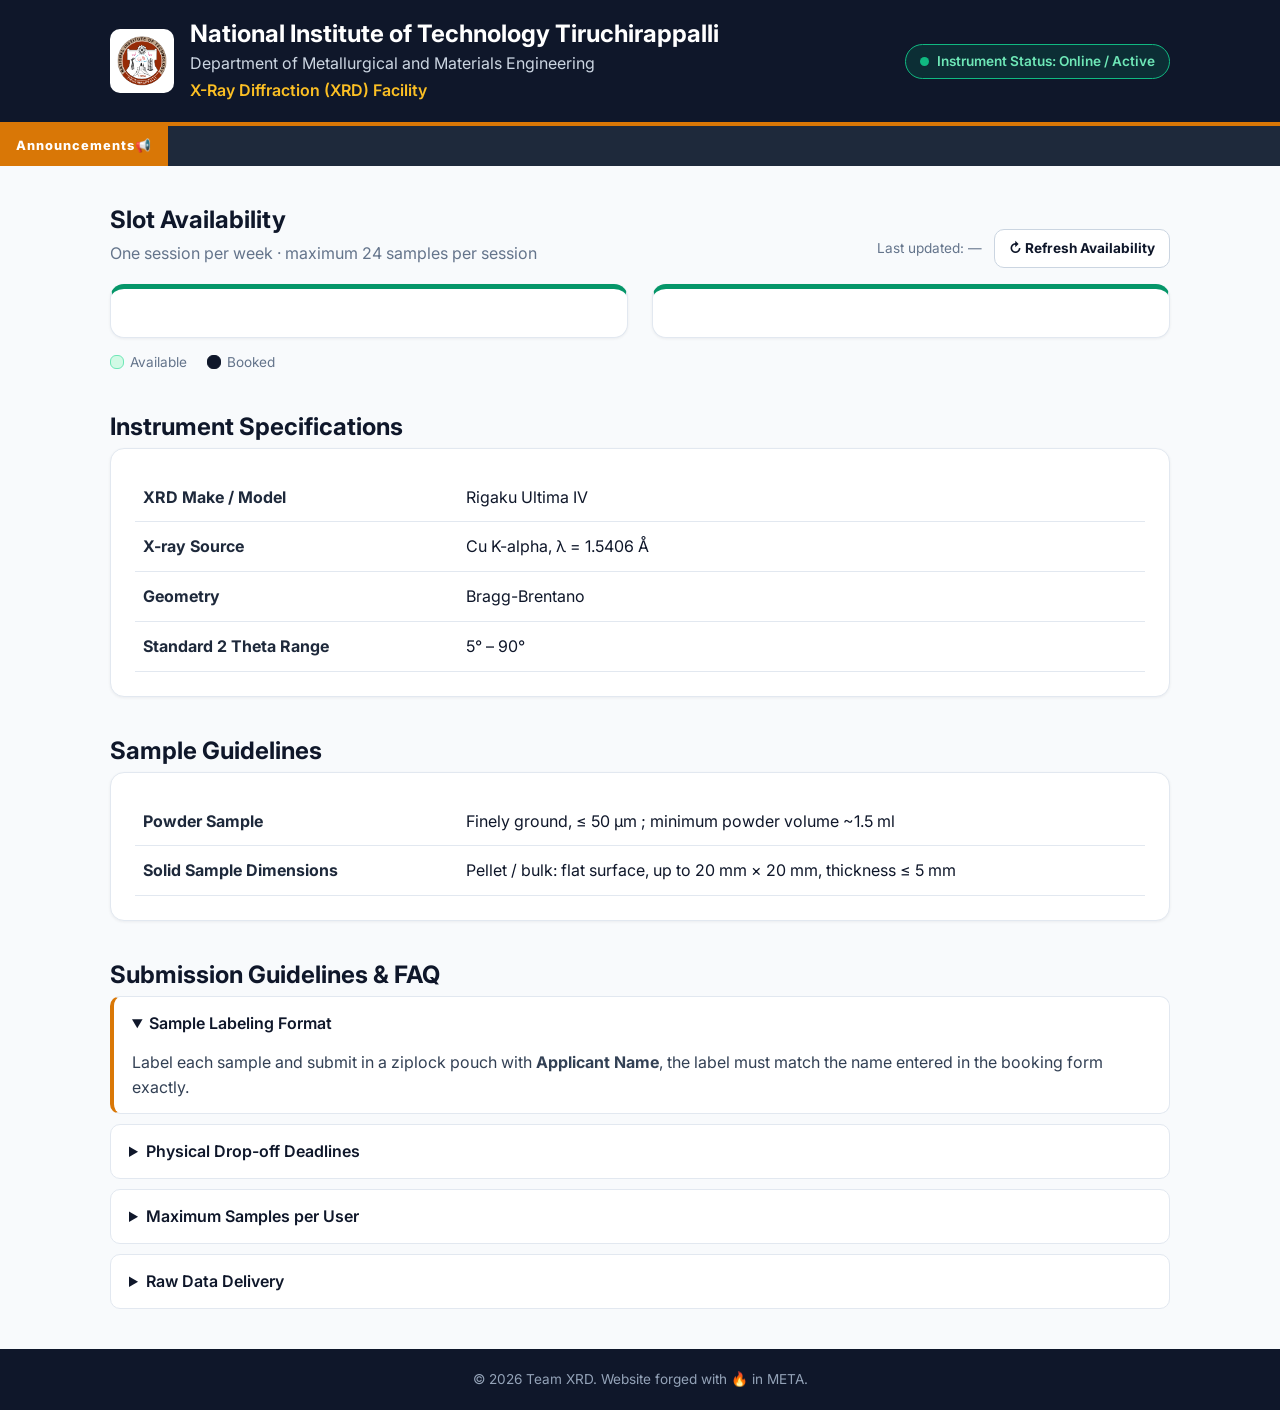
==== index.html @ 2d70544b "Fix HTML entity encoding in index.html" ====
<!DOCTYPE html>
<html lang="en">
<head>
  <meta charset="UTF-8">
  <meta name="viewport" content="width=device-width, initial-scale=1">
  <title>XRD Facility — Slot Booking</title>
  <meta name="description" content="Book X-ray Diffraction (XRD) analysis slots at the central research facility.">
  <link rel="preconnect" href="https://fonts.googleapis.com">
  <link rel="preconnect" href="https://fonts.gstatic.com" crossorigin>
  <link href="https://fonts.googleapis.com/css2?family=Inter:wght@400;500;600;700;800&display=swap" rel="stylesheet">
  <link rel="stylesheet" href="styles.css">
</head>
<body>
  <!-- HEADER: text below is overwritten by CONFIG in script.js (edit CONFIG, not here) -->
  <header class="site-header">
    <div class="container header-inner">
      <div class="brand">
        <img id="logo" class="logo" alt="Institute logo" hidden>
        <div>
          <h1 id="instituteName">Institute Name</h1>
          <p id="departmentName" class="dept">Department Name</p>
          <p id="facilityName" class="facility">XRD Facility</p>
        </div>
      </div>
      <span class="status-pill"><span class="dot"></span>Instrument Status: Online / Active</span>
    </div>
  </header>

  <div class="ticker" role="region" aria-label="Announcements">
    <span class="ticker-label">Announcements📢</span>
    <div class="ticker-viewport">
      <div class="ticker-track">
        <span id="tickerText"></span>
        <span id="tickerText2" aria-hidden="true"></span>
      </div>
    </div>
  </div>

  <main class="container">
    <section aria-labelledby="availHeading">
      <div class="section-head">
        <div>
          <h2 id="availHeading">Slot Availability</h2>
          <p class="muted">One session per week · maximum 24 samples per session</p>
        </div>
        <div class="refresh">
          <span id="lastUpdated" class="muted">Last updated: —</span>
          <button id="refreshBtn" class="btn secondary" type="button">↻ Refresh Availability</button>
        </div>
      </div>
      <p id="demoNote" class="demo-note" hidden>Server unreachable</p>
      <div class="cards">
        <article id="card1" class="card session"></article>
        <article id="card2" class="card session"></article>
      </div>
      <div class="legend">
        <span><i class="cell"></i> Available</span>
        <span><i class="cell booked"></i> Booked</span>
      </div>
    </section>

    <section aria-labelledby="specHeading">
      <h2 id="specHeading">Instrument Specifications</h2>
      <div class="card specs">
        <table>
          <tbody>
            <tr><th scope="row">XRD Make / Model</th><td>Rigaku Ultima IV</td></tr>
            <tr><th scope="row">X-ray Source</th><td>Cu K-alpha, λ = 1.5406 Å</td></tr>
            <tr><th scope="row">Geometry</th><td>Bragg-Brentano</td></tr>
            <tr><th scope="row">Standard 2 Theta Range</th><td>5° – 90°</td></tr>
          </tbody>
        </table>
      </div>
    </section>

    <section aria-labelledby="specHeading">
      <h2 id="specHeading">Sample Guidelines</h2>
      <div class="card specs">
        <table>
          <tbody>
            <tr><th scope="row">Powder Sample</th><td>Finely ground, ≤ 50 µm ; minimum powder volume ~1.5 ml</td></tr>
            <tr><th scope="row">Solid Sample Dimensions</th><td>Pellet / bulk: flat surface, up to 20 mm × 20 mm, thickness ≤ 5 mm</td></tr>
          </tbody>
        </table>
      </div>
    </section>

    <section aria-labelledby="faqHeading">
      <h2 id="faqHeading">Submission Guidelines &amp; FAQ</h2>
      <div class="faq">
        <details open>
          <summary>Sample Labeling Format</summary>
          <p>Label each sample and submit in a ziplock pouch with <strong>Applicant Name</strong>, the label must match the name entered in the booking form exactly.</p>
        </details>
        <details>
          <summary>Physical Drop-off Deadlines</summary>
          <p>Samples must be physically submitted at the facility before the deadline mentioned in the e-mail. Late samples roll over to the next available session.</p>
        </details>
        <details>
          <summary>Maximum Samples per User</summary>
          <p>Each user may book a limited number of samples per session so that all 24 slots are shared fairly.</p>
        </details>
        <details>
          <summary>Raw Data Delivery</summary>
          <p>Raw data files (.raw / .txt) are emailed to the address provided in the booking form, normally within 1–2 working days after the session. Please keep a copy of your booking confirmation.</p>
        </details>
      </div>
    </section>
  </main>

  <footer class="site-footer">
    <div class="container">&copy; <span id="year"></span> Team XRD. Website forged with 🔥 in META.</div>
  </footer>

  <!-- PRE-BOOKING MODAL -->
  <div id="modal" class="modal" hidden>
    <div class="modal-box" role="dialog" aria-modal="true" aria-labelledby="modalTitle">
      <h3 id="modalTitle">Before you book</h3>
      <p class="muted">Please confirm all three items to continue to the booking form.</p>
      <label class="check"><input type="checkbox" class="confirm-check"> <span>My sample meets the dimension / powder fineness requirements (≤ 50 µm powder; flat solids within size limits).</span></label>
      <label class="check"><input type="checkbox" class="confirm-check"> <span>My sample is safe: non-corrosive, non-toxic, non-radioactive and non-volatile.</span></label>
      <label class="check"><input type="checkbox" class="confirm-check"> <span>I agree to physically drop off my sample before the stated deadline once my booking got confirmed.</span></label>
      <div class="modal-actions">
        <button id="cancelBtn" class="btn secondary" type="button">Cancel</button>
        <button id="proceedBtn" class="btn" type="button" disabled>Proceed to Booking Form</button>
      </div>
    </div>
  </div>

  <script>document.getElementById("year").textContent = new Date().getFullYear();</script>
  <script src="script.js"></script>
</body>
</html>
---- styles.css ----
:root {
  --navy: #0f172a; --navy2: #1e293b; --gold: #d97706; --bg: #f8fafc; --line: #e2e8f0; --muted: #64748b;
  --ok: #059669; --fast: #d97706; --full: #dc2626;
}
* { box-sizing: border-box; }
body { margin: 0; font-family: "Inter", system-ui, sans-serif; background: var(--bg); color: var(--navy); line-height: 1.55; }
body.noscroll { overflow: hidden; }
.container { max-width: 1100px; margin: 0 auto; padding: 0 20px; }
h1, h2, h3 { margin: 0; line-height: 1.2; }
h2 { font-size: 1.5rem; margin-bottom: 6px; }
section { margin: 40px 0; }
.muted { color: var(--muted); margin: 2px 0; }
.small { font-size: .85rem; }
code { background: #eef2f7; padding: 1px 6px; border-radius: 4px; font-size: .9em; }

.site-header { background: var(--navy); color: #fff; border-bottom: 4px solid var(--gold); }
.header-inner { display: flex; flex-wrap: wrap; gap: 16px; align-items: center; justify-content: space-between; padding: 20px; }
.brand { display: flex; gap: 16px; align-items: center; }
.logo { width: 64px; height: 64px; object-fit: contain; background: #fff; border-radius: 10px; padding: 4px; }
.logo-fallback { width: 64px; height: 64px; border-radius: 10px; background: var(--gold); display: grid; place-items: center; font-weight: 800; }
.site-header h1 { font-size: 1.5rem; }
.dept { margin: 2px 0 0; color: #cbd5e1; }
.facility { margin: 2px 0 0; color: #fbbf24; font-weight: 600; }
.status-pill { display: inline-flex; align-items: center; gap: 8px; background: rgba(5,150,105,.18); border: 1px solid #10b981; color: #6ee7b7; padding: 6px 14px; border-radius: 999px; font-size: .85rem; font-weight: 600; }
.dot { width: 9px; height: 9px; border-radius: 50%; background: #10b981; animation: pulse 2s infinite; }
@keyframes pulse { 50% { opacity: .35; } }

.ticker { display: flex; background: var(--navy2); color: #fff; overflow: hidden; }
.ticker-label { background: var(--gold); padding: 10px 16px; font-weight: 800; font-size: .8rem; letter-spacing: .08em; z-index: 1; }
.ticker-viewport { overflow: hidden; flex: 1; display: flex; align-items: center; }
.ticker-track { display: flex; white-space: nowrap; width: max-content; animation: scroll 30s linear infinite; }
.ticker-track span { padding: 0 80px; }
.ticker:hover .ticker-track { animation-play-state: paused; }
@keyframes scroll { to { transform: translateX(-50%); } }
@media (prefers-reduced-motion: reduce) { .ticker-track { animation: none; } .dot { animation: none; } }

.section-head { display: flex; flex-wrap: wrap; justify-content: space-between; gap: 12px; align-items: end; margin-bottom: 16px; }
.refresh { display: flex; gap: 12px; align-items: center; flex-wrap: wrap; font-size: .85rem; }
.demo-note { background: #fef3c7; border: 1px solid #fcd34d; padding: 8px 14px; border-radius: 8px; font-size: .9rem; }

.cards { display: grid; grid-template-columns: repeat(auto-fit, minmax(300px, 1fr)); gap: 24px; }
.card { background: #fff; border: 1px solid var(--line); border-radius: 14px; padding: 24px; box-shadow: 0 1px 3px rgba(15,23,42,.06); }
.session { border-top: 5px solid var(--ok); }
.session.fast { border-top-color: var(--fast); }
.session.full { border-top-color: var(--full); }
.card-top { display: flex; justify-content: space-between; gap: 10px; align-items: start; }
.eyebrow { margin: 0 0 4px; font-size: .75rem; text-transform: uppercase; letter-spacing: .06em; color: var(--gold); font-weight: 700; }
.badge { padding: 4px 12px; border-radius: 999px; font-size: .8rem; font-weight: 700; color: #fff; white-space: nowrap; }
.badge.ok { background: var(--ok); } .badge.fast { background: var(--fast); } .badge.full { background: var(--full); }
.date { font-weight: 600; margin: 12px 0; }
.metrics { display: grid; grid-template-columns: repeat(3, 1fr); gap: 8px; margin: 0 0 16px; }
.metrics div { background: var(--bg); border-radius: 10px; padding: 10px; text-align: center; }
.metrics dt { font-size: .7rem; color: var(--muted); text-transform: uppercase; }
.metrics dd { margin: 2px 0 0; font-size: 1.6rem; font-weight: 800; }
.progress { height: 12px; background: var(--line); border-radius: 999px; overflow: hidden; }
.bar { height: 100%; transition: width .6s; }
.bar.ok { background: var(--ok); } .bar.fast { background: var(--fast); } .bar.full { background: var(--full); }
.pct { font-size: .8rem; color: var(--muted); margin: 4px 0 12px; text-align: right; }
.grid { display: grid; grid-template-columns: repeat(12, 1fr); gap: 6px; margin-bottom: 20px; }
.cell { aspect-ratio: 1; border-radius: 6px; background: #d1fae5; border: 1px solid #6ee7b7; display: block; }
.cell.booked { background: var(--navy); border-color: var(--navy); }
.legend { display: flex; gap: 20px; margin-top: 14px; font-size: .85rem; color: var(--muted); }
.legend span { display: flex; align-items: center; gap: 6px; }
.legend .cell { width: 14px; display: inline-block; aspect-ratio: 1; }

.btn { font: inherit; font-weight: 700; border: 0; border-radius: 10px; padding: 12px 20px; cursor: pointer; background: var(--gold); color: #fff; transition: background .2s; }
.btn:hover:not(:disabled) { background: #b45309; }
.btn:disabled { background: #cbd5e1; color: #64748b; cursor: not-allowed; }
.btn.secondary { background: #fff; color: var(--navy); border: 1px solid #cbd5e1; padding: 8px 14px; }
.btn.secondary:hover:not(:disabled) { background: var(--line); }
.book { width: 100%; }
.btn:focus-visible, summary:focus-visible, input:focus-visible { outline: 3px solid #fbbf24; outline-offset: 2px; }

.specs table { width: 100%; border-collapse: collapse; }
.specs th, .specs td { text-align: left; padding: 12px 8px; border-bottom: 1px solid var(--line); vertical-align: top; }
.specs th { width: 32%; color: var(--navy2); }
@media (max-width: 560px) { .specs th, .specs td { display: block; width: 100%; padding: 4px 0; } .specs th { padding-top: 12px; } }

.faq details { background: #fff; border: 1px solid var(--line); border-radius: 10px; margin-bottom: 10px; padding: 0 18px; }
.faq summary { cursor: pointer; font-weight: 600; padding: 14px 0; }
.faq details[open] { border-left: 4px solid var(--gold); }
.faq p { margin: 0 0 14px; color: #334155; }

.site-footer { background: var(--navy); color: #94a3b8; padding: 20px 0; text-align: center; font-size: .85rem; margin-top: 40px; }

.modal { position: fixed; inset: 0; background: rgba(15,23,42,.65); display: grid; place-items: center; padding: 16px; z-index: 50; }
.modal[hidden] { display: none; }
.modal-box { background: #fff; border-radius: 14px; padding: 28px; max-width: 520px; width: 100%; max-height: 90vh; overflow: auto; }
.check { display: flex; gap: 12px; align-items: flex-start; padding: 12px; border: 1px solid var(--line); border-radius: 10px; margin-top: 12px; cursor: pointer; }
.check input { margin-top: 4px; width: 18px; height: 18px; accent-color: var(--gold); flex: none; }
.modal-actions { display: flex; justify-content: flex-end; gap: 10px; margin-top: 22px; flex-wrap: wrap; }
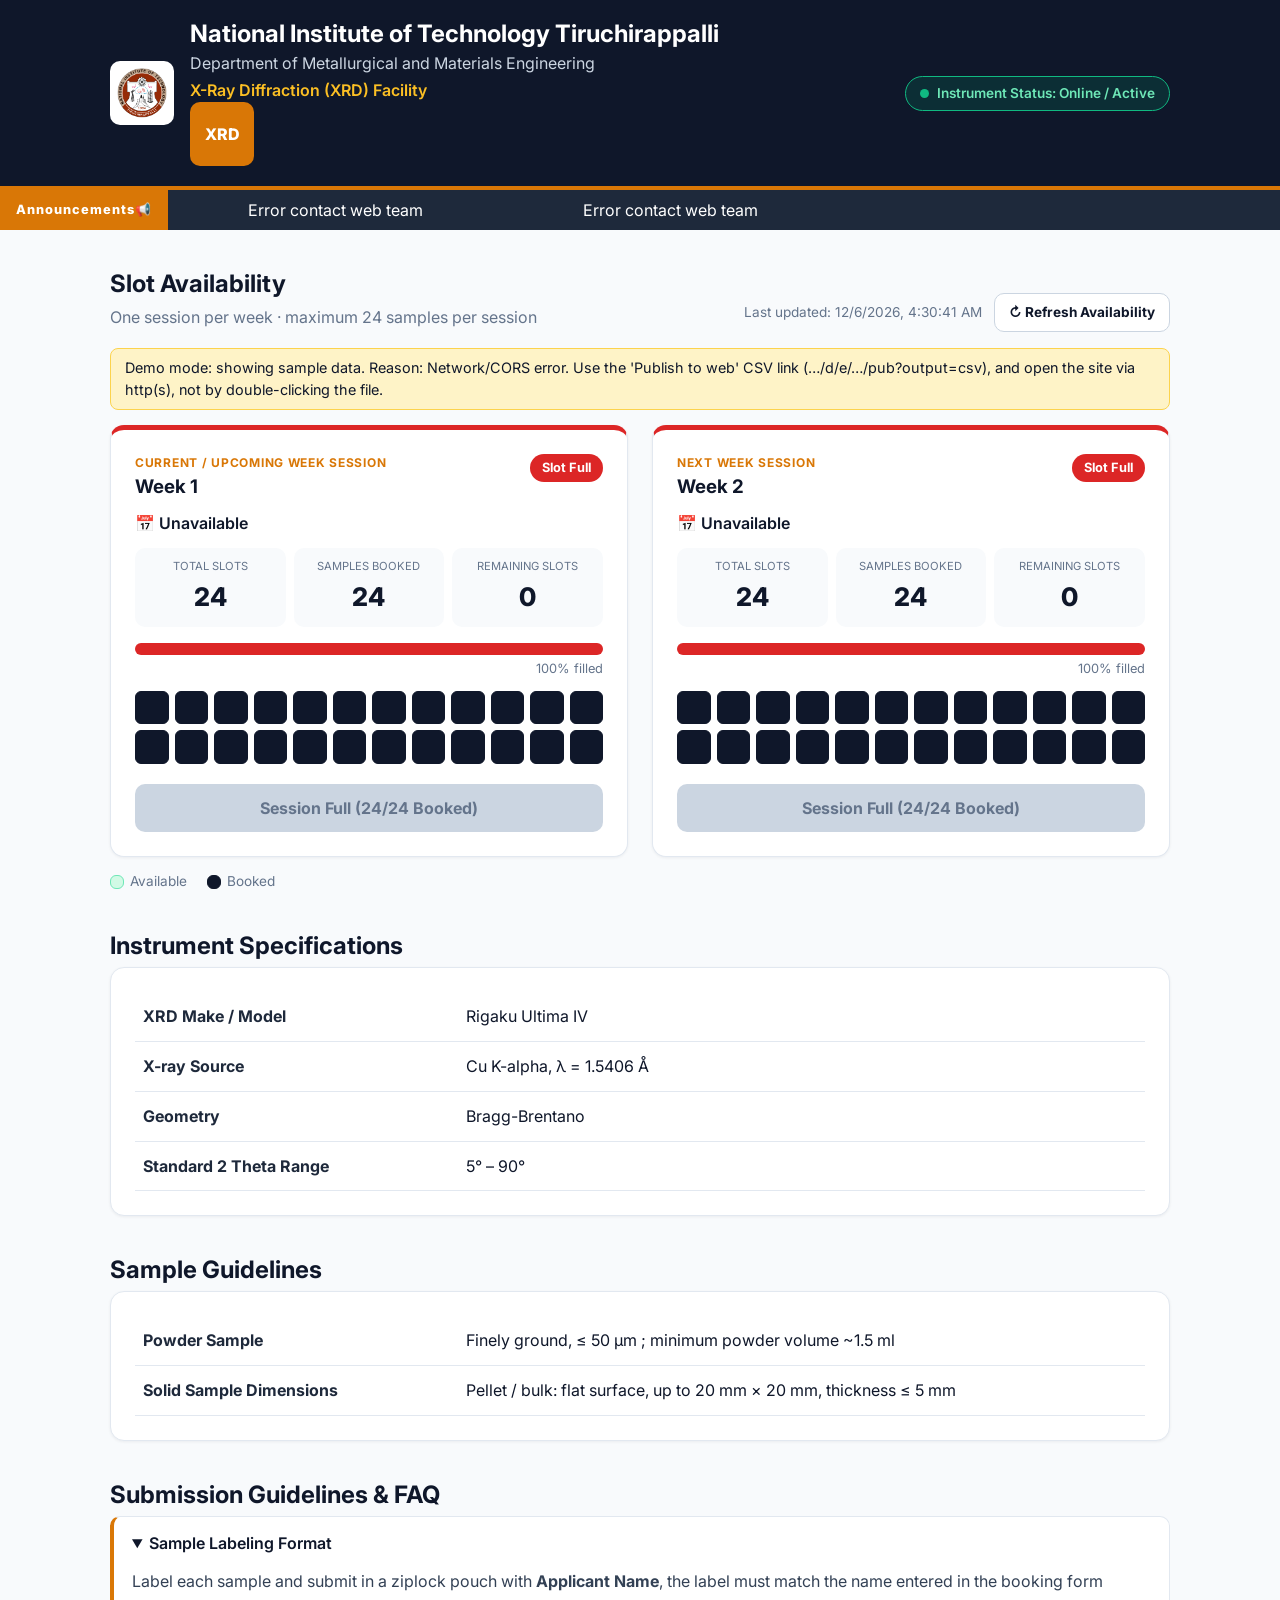
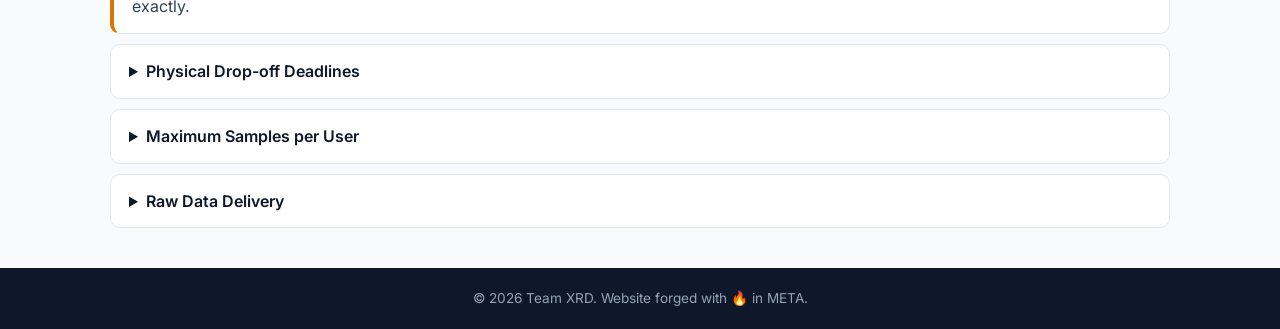
==== commit 00340cc0: "Fix HTML structure and add logo fallback" ====
--- a/index.html
+++ b/index.html
@@ -20,6 +20,7 @@
           <h1 id="instituteName">Institute Name</h1>
           <p id="departmentName" class="dept">Department Name</p>
           <p id="facilityName" class="facility">XRD Facility</p>
+          <div id="logoFallback" class="logo-fallback" aria-hidden="true">XRD</div>
         </div>
       </div>
       <span class="status-pill"><span class="dot"></span>Instrument Status: Online / Active</span>
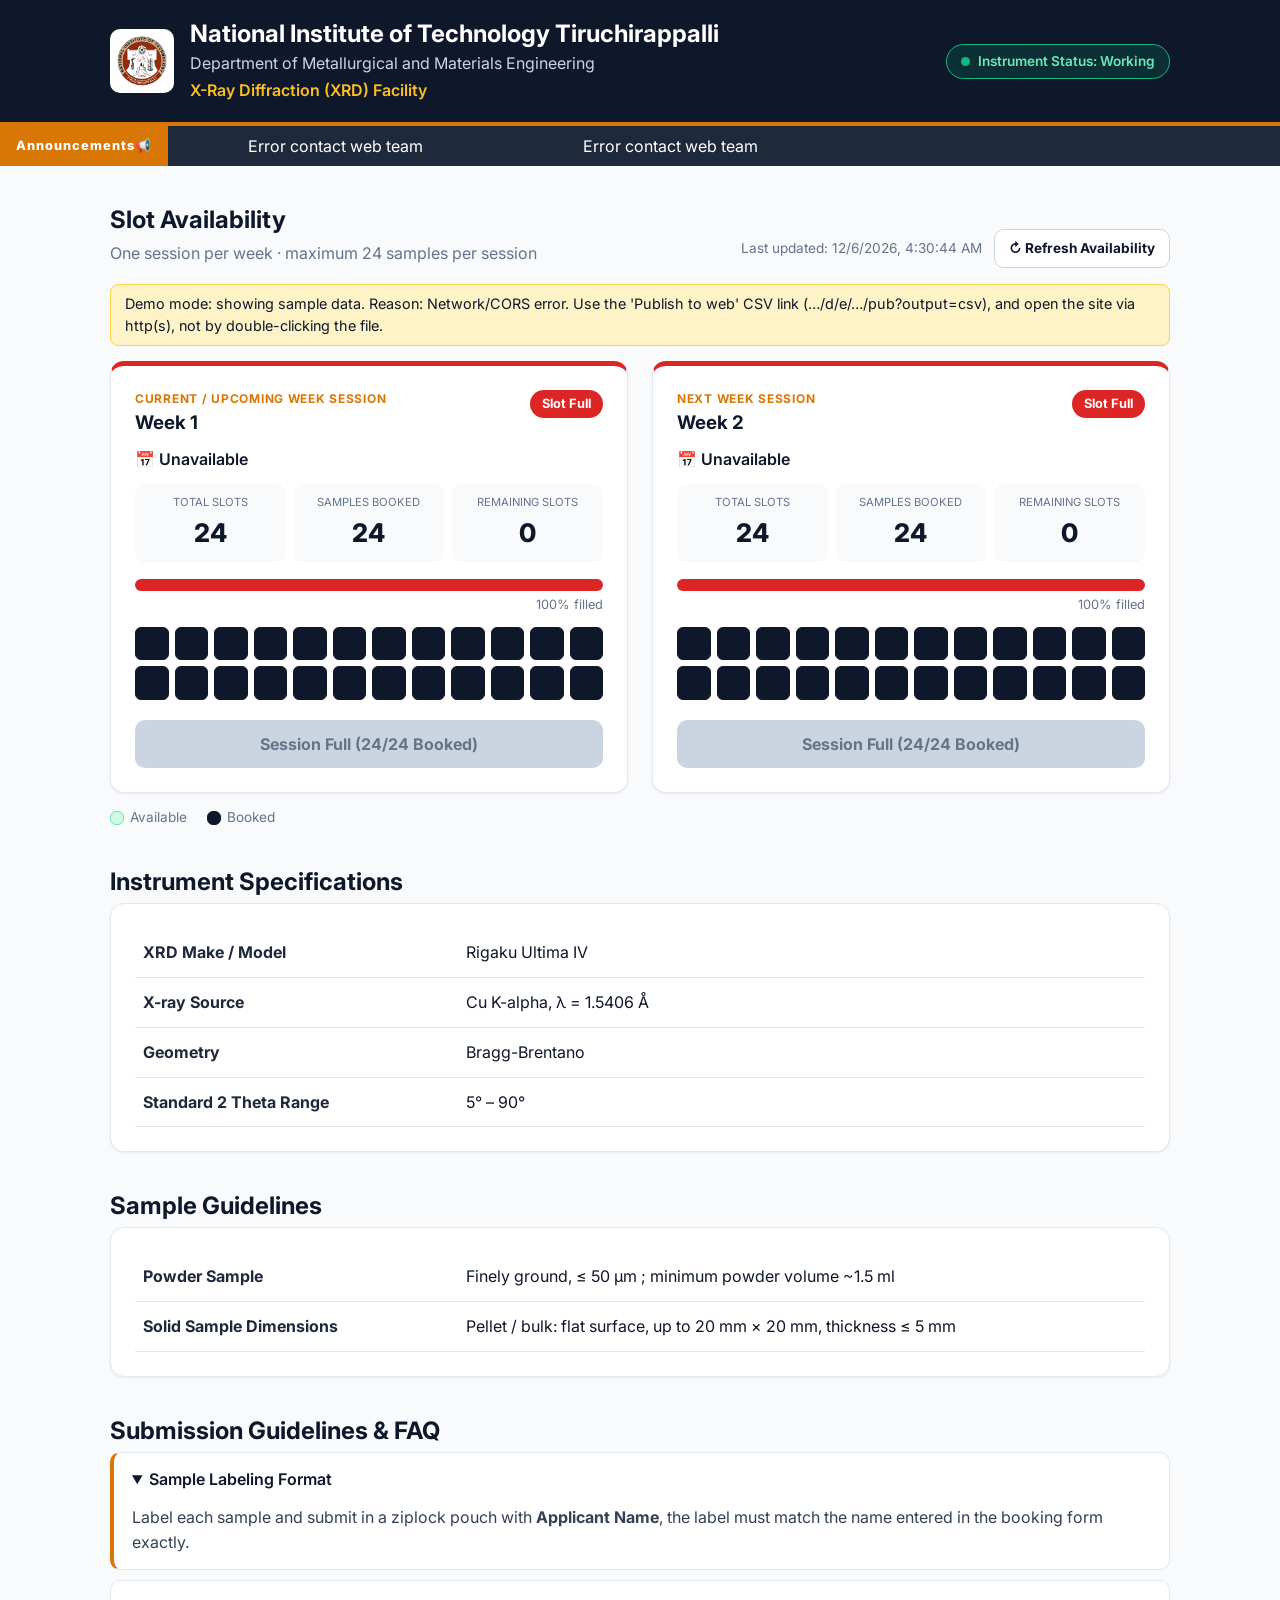
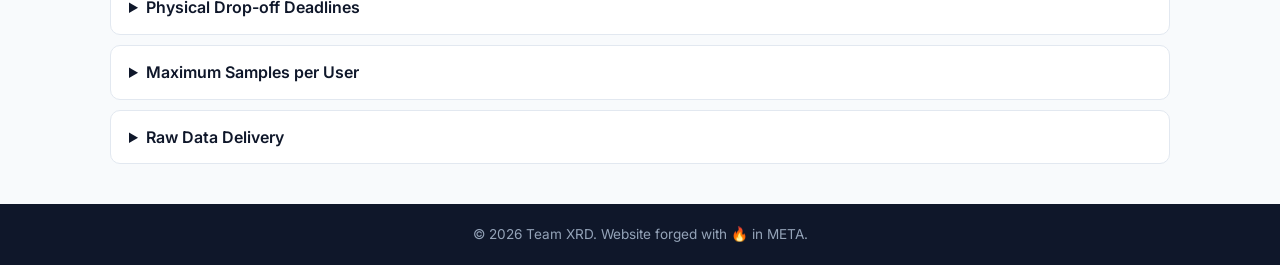
==== commit e23f9a52: "Update index.html" ====
--- a/index.html
+++ b/index.html
@@ -23,7 +23,7 @@
           <div id="logoFallback" class="logo-fallback" aria-hidden="true">XRD</div>
         </div>
       </div>
-      <span class="status-pill"><span class="dot"></span>Instrument Status: Online / Active</span>
+      <span class="status-pill"><span class="dot"></span>Instrument Status: Working</span>
     </div>
   </header>
 
--- a/styles.css
+++ b/styles.css
@@ -18,6 +18,7 @@
 .brand { display: flex; gap: 16px; align-items: center; }
 .logo { width: 64px; height: 64px; object-fit: contain; background: #fff; border-radius: 10px; padding: 4px; }
 .logo-fallback { width: 64px; height: 64px; border-radius: 10px; background: var(--gold); display: grid; place-items: center; font-weight: 800; }
+.logo-fallback[hidden] { display: none !important; }
 .site-header h1 { font-size: 1.5rem; }
 .dept { margin: 2px 0 0; color: #cbd5e1; }
 .facility { margin: 2px 0 0; color: #fbbf24; font-weight: 600; }
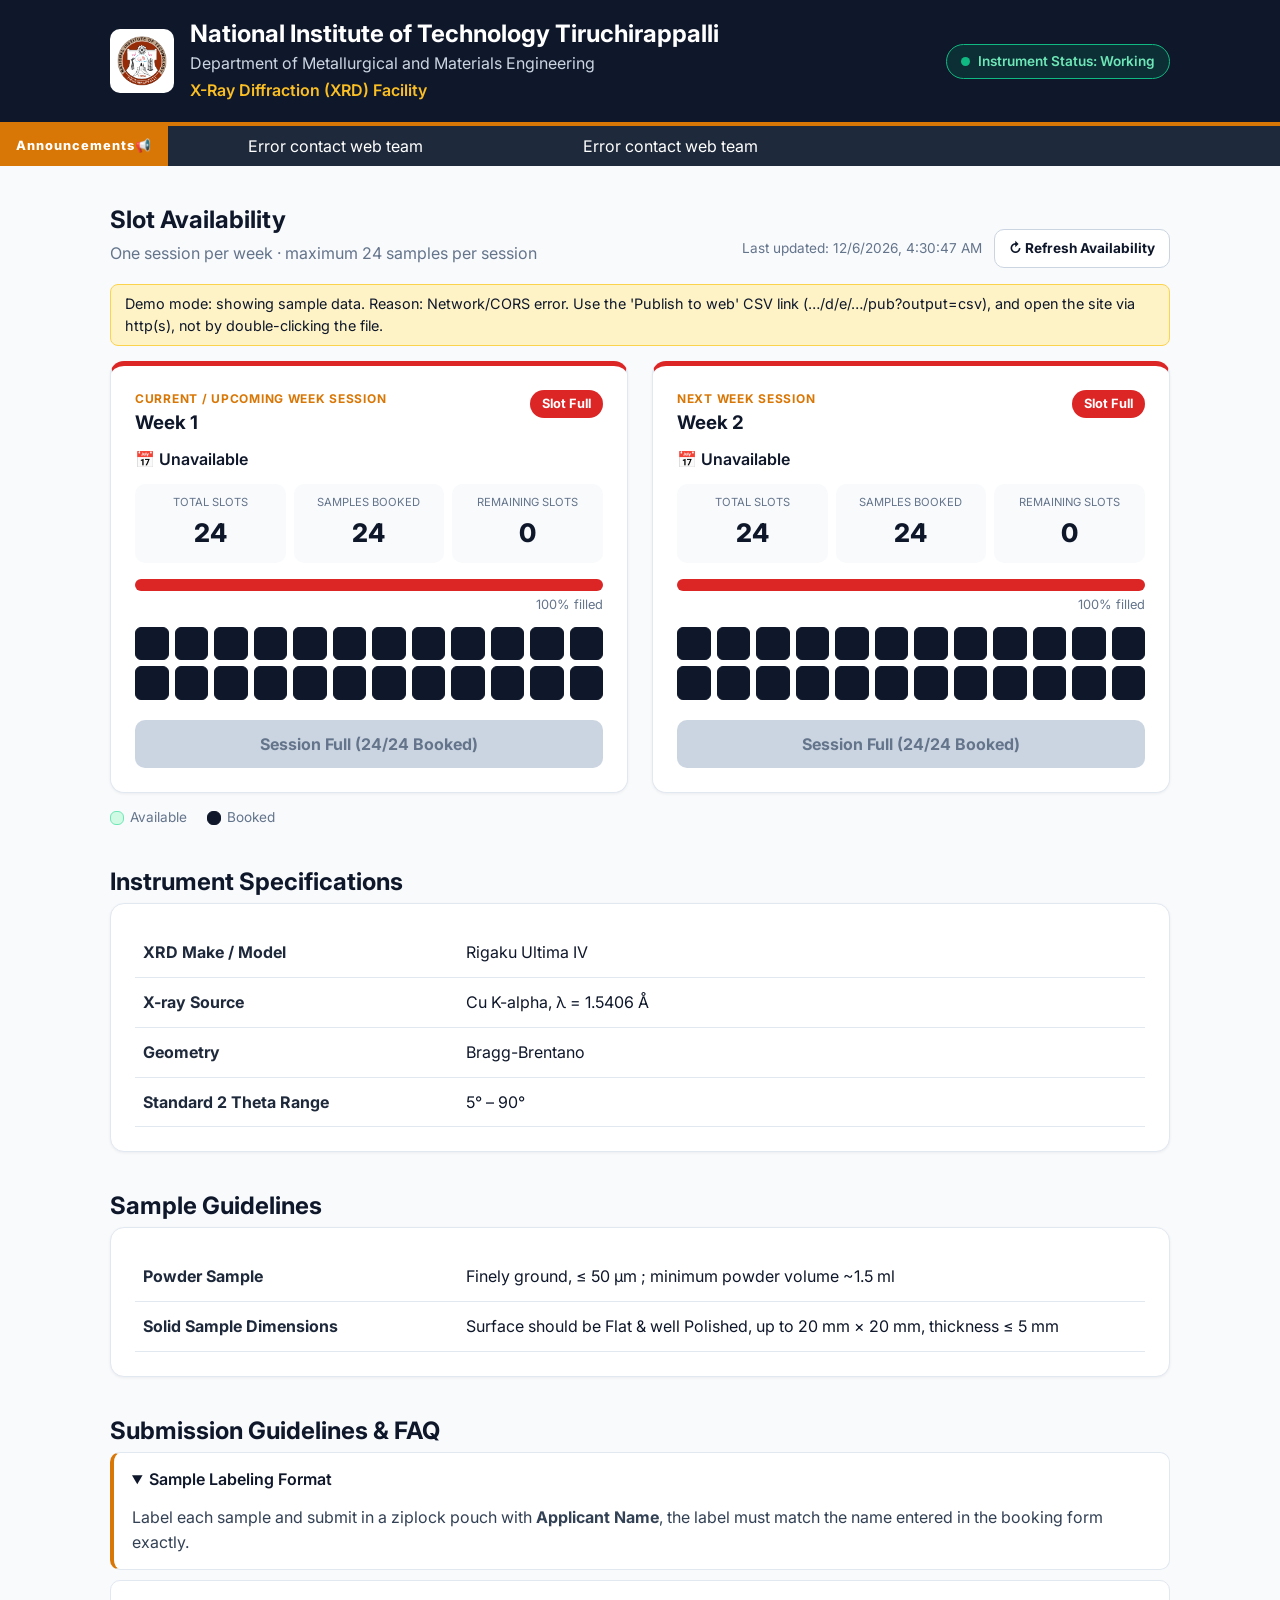
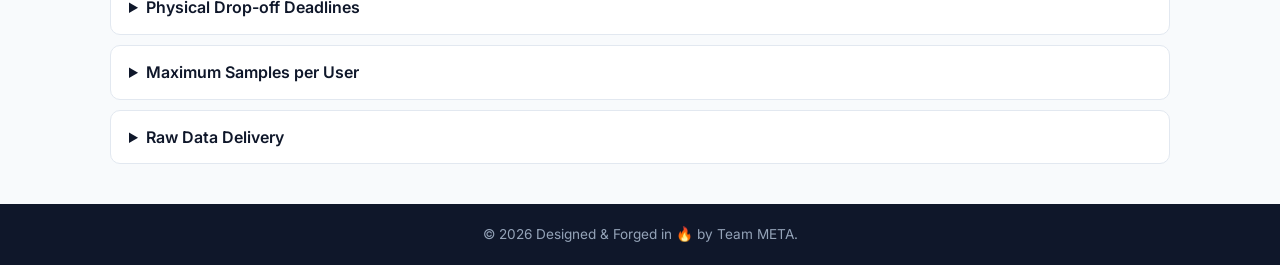
==== commit 1b2f41e7: "Fix HTML encoding issues in index.html" ====
--- a/index.html
+++ b/index.html
@@ -80,7 +80,7 @@
         <table>
           <tbody>
             <tr><th scope="row">Powder Sample</th><td>Finely ground, ≤ 50 µm ; minimum powder volume ~1.5 ml</td></tr>
-            <tr><th scope="row">Solid Sample Dimensions</th><td>Pellet / bulk: flat surface, up to 20 mm × 20 mm, thickness ≤ 5 mm</td></tr>
+            <tr><th scope="row">Solid Sample Dimensions</th><td>Surface should be Flat & well Polished, up to 20 mm × 20 mm, thickness ≤ 5 mm</td></tr>
           </tbody>
         </table>
       </div>
@@ -110,7 +110,7 @@
   </main>
 
   <footer class="site-footer">
-    <div class="container">&copy; <span id="year"></span> Team XRD. Website forged with 🔥 in META.</div>
+    <div class="container">&copy; <span id="year"></span> Designed & Forged in 🔥 by Team META.</div>
   </footer>
 
   <!-- PRE-BOOKING MODAL -->
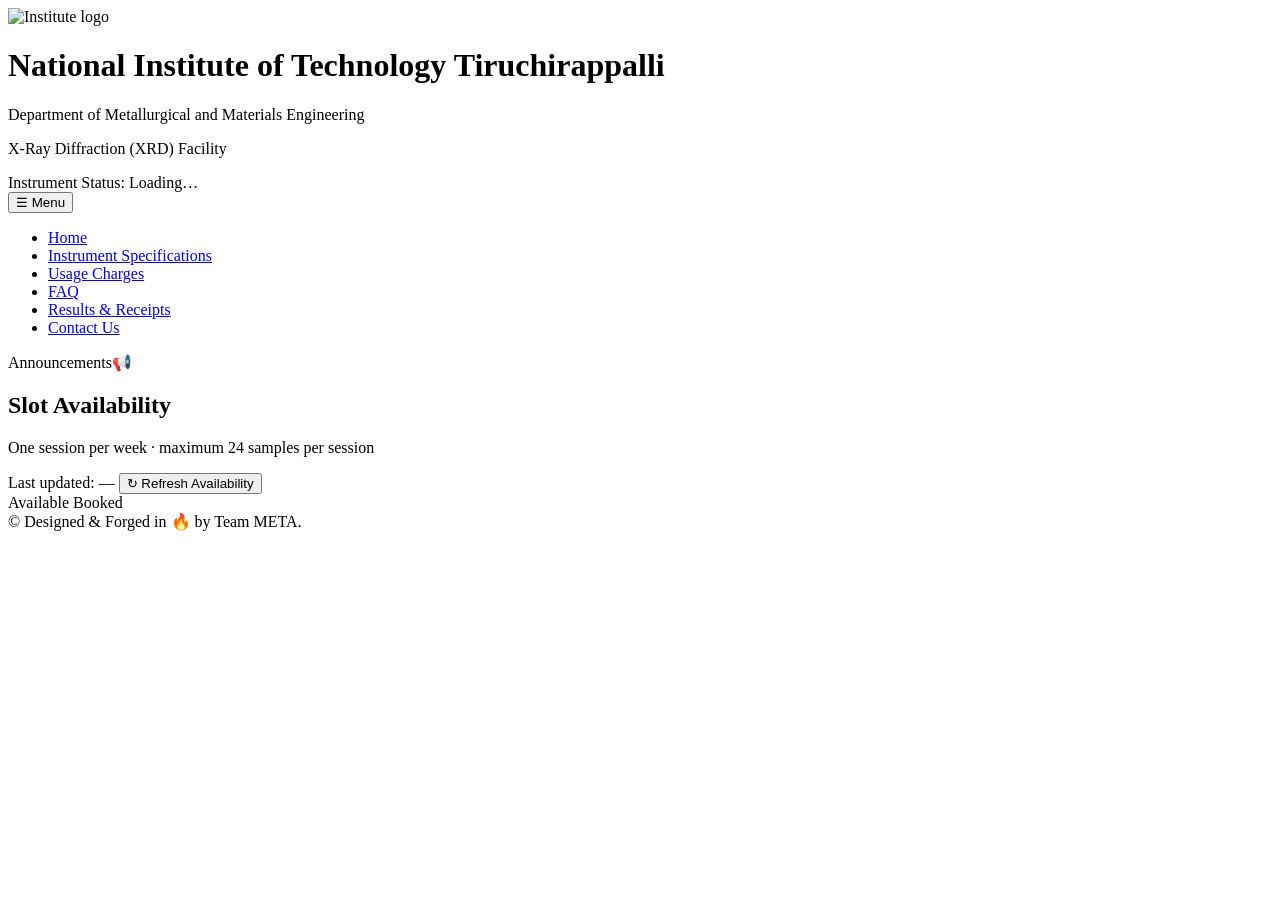
==== commit 2756f016: "Add files via upload" ====
--- a/index.html
+++ b/index.html
@@ -1,32 +1,58 @@
 <!DOCTYPE html>
 <html lang="en">
-<head>
-  <meta charset="UTF-8">
-  <meta name="viewport" content="width=device-width, initial-scale=1">
-  <title>XRD Facility — Slot Booking</title>
-  <meta name="description" content="Book X-ray Diffraction (XRD) analysis slots at the central research facility.">
-  <link rel="preconnect" href="https://fonts.googleapis.com">
-  <link rel="preconnect" href="https://fonts.gstatic.com" crossorigin>
-  <link href="https://fonts.googleapis.com/css2?family=Inter:wght@400;500;600;700;800&display=swap" rel="stylesheet">
-  <link rel="stylesheet" href="styles.css">
+<head>
+  <meta charset="UTF-8">
+  <meta name="viewport" content="width=device-width, initial-scale=1">
+  <!-- Security: restricts which domains the page may load scripts, styles, frames and data from -->
+  <meta http-equiv="Content-Security-Policy" content="default-src 'self'; script-src 'self' https://docs.google.com; connect-src https://docs.google.com https://*.googleusercontent.com; style-src 'self' 'unsafe-inline' https://fonts.googleapis.com; font-src https://fonts.gstatic.com; img-src 'self' data:; object-src 'none'; base-uri 'self'; form-action 'none'">
+  <meta name="referrer" content="strict-origin-when-cross-origin">
+  <title>XRD Facility — Slot Booking</title>
+  <meta name="description" content="Book X-ray Diffraction (XRD) analysis slots at the central research facility.">
+  <meta name="theme-color" content="#0f172a">
+  <!-- Social sharing preview (replace og:image with a full https:// URL after deployment) -->
+  <meta property="og:type" content="website">
+  <meta property="og:title" content="XRD Facility — Slot Booking">
+  <meta property="og:description" content="Book X-ray Diffraction (XRD) analysis slots at the central research facility.">
+  <meta property="og:image" content="assets/img/logo.png">
+  <link rel="icon" href="assets/img/favicon.svg" type="image/svg+xml">
+  <!-- Fonts: only the weights used on the site -->
+  <link rel="preconnect" href="https://fonts.googleapis.com">
+  <link rel="preconnect" href="https://fonts.gstatic.com" crossorigin>
+  <link href="https://fonts.googleapis.com/css2?family=Inter:wght@400;600;700;800&display=swap" rel="stylesheet">
+  <link rel="stylesheet" href="css/styles.css">
 </head>
 <body>
-  <!-- HEADER: text below is overwritten by CONFIG in script.js (edit CONFIG, not here) -->
+  <!-- HEADER: logo, institute name and facility title (edit directly here; status badge is filled from the Google Sheet) -->
   <header class="site-header">
     <div class="container header-inner">
       <div class="brand">
-        <img id="logo" class="logo" alt="Institute logo" hidden>
+        <img class="logo" src="assets/img/logo.png" width="64" height="64" alt="Institute logo">
         <div>
-          <h1 id="instituteName">Institute Name</h1>
-          <p id="departmentName" class="dept">Department Name</p>
-          <p id="facilityName" class="facility">XRD Facility</p>
-          <div id="logoFallback" class="logo-fallback" aria-hidden="true">XRD</div>
+          <h1>National Institute of Technology Tiruchirappalli</h1>
+          <p class="dept">Department of Metallurgical and Materials Engineering</p>
+          <p class="facility">X-Ray Diffraction (XRD) Facility</p>
         </div>
       </div>
-      <span class="status-pill"><span class="dot"></span>Instrument Status: Working</span>
+      <span id="statusPill" class="status-pill"><span class="dot"></span>Instrument Status: <span id="statusText">Loading…</span></span>
     </div>
   </header>
 
+  <!-- NAVIGATION -->
+  <nav class="nav" aria-label="Main">
+    <div class="container nav-inner">
+      <button class="nav-toggle" type="button" aria-expanded="false" aria-controls="navLinks">☰ Menu</button>
+      <ul id="navLinks" class="nav-links">
+        <li><a href="index.html" aria-current="page">Home</a></li>
+        <li><a href="instrument.html">Instrument Specifications</a></li>
+        <li><a href="charges.html">Usage Charges</a></li>
+        <li><a href="faq.html">FAQ</a></li>
+        <li><a href="results.html">Results &amp; Receipts</a></li>
+        <li><a href="contact.html">Contact Us</a></li>
+      </ul>
+    </div>
+  </nav>
+
+  <!-- ANNOUNCEMENT TICKER: text comes from the Alert_Message column (the 2nd span is a copy for a seamless loop) -->
   <div class="ticker" role="region" aria-label="Announcements">
     <span class="ticker-label">Announcements📢</span>
     <div class="ticker-viewport">
@@ -37,7 +63,9 @@
     </div>
   </div>
 
+  <!-- MAIN CONTENT -->
   <main class="container">
+    <!-- SLOT AVAILABILITY: the two cards are filled in by js/script.js -->
     <section aria-labelledby="availHeading">
       <div class="section-head">
         <div>
@@ -60,55 +88,9 @@
       </div>
     </section>
 
-    <section aria-labelledby="specHeading">
-      <h2 id="specHeading">Instrument Specifications</h2>
-      <div class="card specs">
-        <table>
-          <tbody>
-            <tr><th scope="row">XRD Make / Model</th><td>Rigaku Ultima IV</td></tr>
-            <tr><th scope="row">X-ray Source</th><td>Cu K-alpha, λ = 1.5406 Å</td></tr>
-            <tr><th scope="row">Geometry</th><td>Bragg-Brentano</td></tr>
-            <tr><th scope="row">Standard 2 Theta Range</th><td>5° – 90°</td></tr>
-          </tbody>
-        </table>
-      </div>
-    </section>
-
-    <section aria-labelledby="specHeading">
-      <h2 id="specHeading">Sample Guidelines</h2>
-      <div class="card specs">
-        <table>
-          <tbody>
-            <tr><th scope="row">Powder Sample</th><td>Finely ground, ≤ 50 µm ; minimum powder volume ~1.5 ml</td></tr>
-            <tr><th scope="row">Solid Sample Dimensions</th><td>Surface should be Flat & well Polished, up to 20 mm × 20 mm, thickness ≤ 5 mm</td></tr>
-          </tbody>
-        </table>
-      </div>
-    </section>
-
-    <section aria-labelledby="faqHeading">
-      <h2 id="faqHeading">Submission Guidelines &amp; FAQ</h2>
-      <div class="faq">
-        <details open>
-          <summary>Sample Labeling Format</summary>
-          <p>Label each sample and submit in a ziplock pouch with <strong>Applicant Name</strong>, the label must match the name entered in the booking form exactly.</p>
-        </details>
-        <details>
-          <summary>Physical Drop-off Deadlines</summary>
-          <p>Samples must be physically submitted at the facility before the deadline mentioned in the e-mail. Late samples roll over to the next available session.</p>
-        </details>
-        <details>
-          <summary>Maximum Samples per User</summary>
-          <p>Each user may book a limited number of samples per session so that all 24 slots are shared fairly.</p>
-        </details>
-        <details>
-          <summary>Raw Data Delivery</summary>
-          <p>Raw data files (.raw / .txt) are emailed to the address provided in the booking form, normally within 1–2 working days after the session. Please keep a copy of your booking confirmation.</p>
-        </details>
-      </div>
-    </section>
   </main>
 
+  <!-- FOOTER -->
   <footer class="site-footer">
     <div class="container">&copy; <span id="year"></span> Designed & Forged in 🔥 by Team META.</div>
   </footer>
@@ -128,7 +110,7 @@
     </div>
   </div>
 
-  <script>document.getElementById("year").textContent = new Date().getFullYear();</script>
-  <script src="script.js"></script>
+  <script src="js/nav.js" defer></script>
+  <script src="js/script.js" defer></script>
 </body>
 </html>
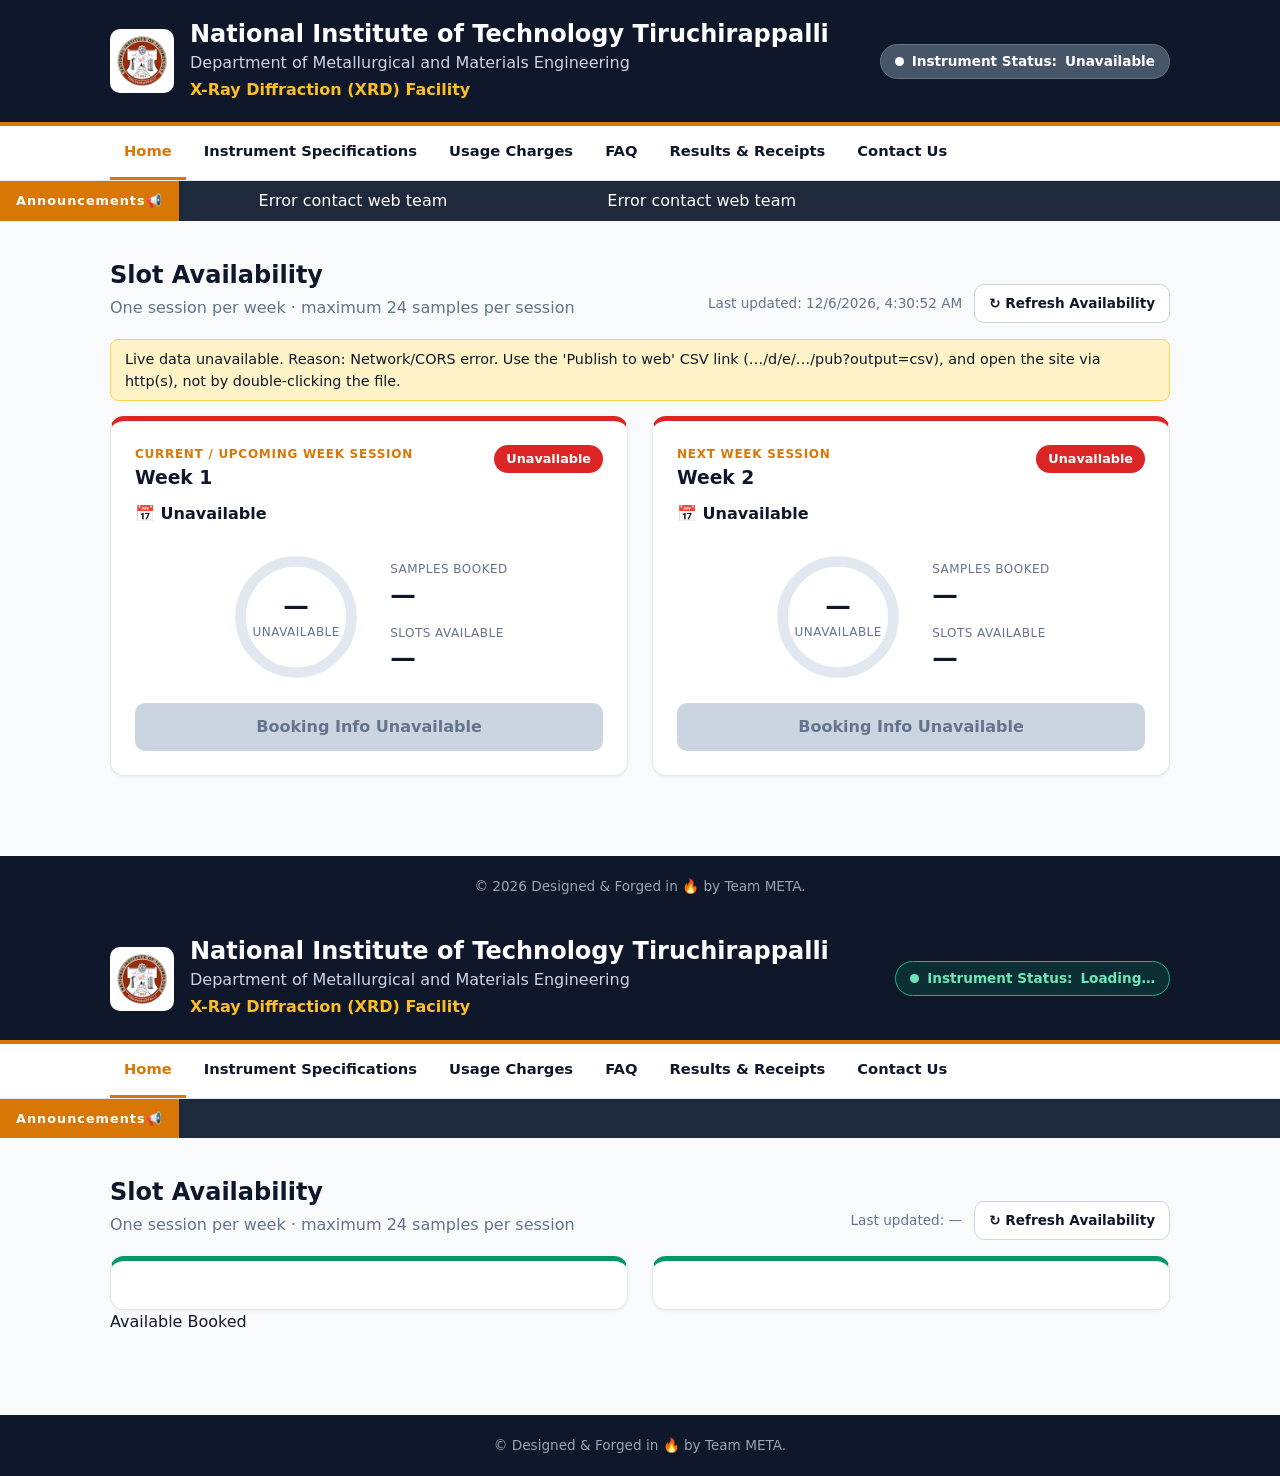
==== commit f290aa79: "Refactor index.html structure and content" ====
--- a/index.html
+++ b/index.html
@@ -1,35 +1,37 @@
 <!DOCTYPE html>
 <html lang="en">
-<head>
-  <meta charset="UTF-8">
-  <meta name="viewport" content="width=device-width, initial-scale=1">
-  <!-- Security: restricts which domains the page may load scripts, styles, frames and data from -->
-  <meta http-equiv="Content-Security-Policy" content="default-src 'self'; script-src 'self' https://docs.google.com; connect-src https://docs.google.com https://*.googleusercontent.com; style-src 'self' 'unsafe-inline' https://fonts.googleapis.com; font-src https://fonts.gstatic.com; img-src 'self' data:; object-src 'none'; base-uri 'self'; form-action 'none'">
-  <meta name="referrer" content="strict-origin-when-cross-origin">
-  <title>XRD Facility — Slot Booking</title>
-  <meta name="description" content="Book X-ray Diffraction (XRD) analysis slots at the central research facility.">
-  <meta name="theme-color" content="#0f172a">
-  <!-- Social sharing preview (replace og:image with a full https:// URL after deployment) -->
-  <meta property="og:type" content="website">
-  <meta property="og:title" content="XRD Facility — Slot Booking">
-  <meta property="og:description" content="Book X-ray Diffraction (XRD) analysis slots at the central research facility.">
-  <meta property="og:image" content="assets/img/logo.png">
-  <link rel="icon" href="assets/img/favicon.svg" type="image/svg+xml">
-  <!-- Fonts: only the weights used on the site -->
-  <link rel="preconnect" href="https://fonts.googleapis.com">
-  <link rel="preconnect" href="https://fonts.gstatic.com" crossorigin>
-  <link href="https://fonts.googleapis.com/css2?family=Inter:wght@400;600;700;800&display=swap" rel="stylesheet">
+<head><!DOCTYPE html>
+<html lang="en">
+<head>
+  <meta charset="UTF-8">
+  <meta name="viewport" content="width=device-width, initial-scale=1">
+  <!-- Security: restricts which domains the page may load scripts, styles, frames and data from -->
+  <meta http-equiv="Content-Security-Policy" content="default-src 'self'; script-src 'self' https://docs.google.com; connect-src https://docs.google.com https://*.googleusercontent.com; style-src 'self' 'unsafe-inline' https://fonts.googleapis.com; font-src https://fonts.gstatic.com; img-src 'self' data:; object-src 'none'; base-uri 'self'; form-action 'none'">
+  <meta name="referrer" content="strict-origin-when-cross-origin">
+  <title>XRD Facility — Slot Booking</title>
+  <meta name="description" content="Book X-ray Diffraction (XRD) analysis slots at the central research facility.">
+  <meta name="theme-color" content="#0f172a">
+  <!-- Social sharing preview (replace og:image with a full https:// URL after deployment) -->
+  <meta property="og:type" content="website">
+  <meta property="og:title" content="XRD Facility — Slot Booking">
+  <meta property="og:description" content="Book X-ray Diffraction (XRD) analysis slots at the central research facility.">
+  <meta property="og:image" content="assets/img/logo.png">
+  <link rel="icon" href="assets/img/favicon.svg" type="image/svg+xml">
+  <!-- Fonts: only the weights used on the site -->
+  <link rel="preconnect" href="https://fonts.googleapis.com">
+  <link rel="preconnect" href="https://fonts.gstatic.com" crossorigin>
+  <link href="https://fonts.googleapis.com/css2?family=Inter:wght@400;600;700;800&display=swap" rel="stylesheet">
   <link rel="stylesheet" href="css/styles.css">
 </head>
-<body>
+<body class="home-page">
   <!-- HEADER: logo, institute name and facility title (edit directly here; status badge is filled from the Google Sheet) -->
   <header class="site-header">
     <div class="container header-inner">
       <div class="brand">
         <img class="logo" src="assets/img/logo.png" width="64" height="64" alt="Institute logo">
         <div>
-          <h1>National Institute of Technology Tiruchirappalli</h1>
-          <p class="dept">Department of Metallurgical and Materials Engineering</p>
+          <h1>National Institute of Technology Tiruchirappalli</h1>
+          <p class="dept">Department of Metallurgical and Materials Engineering</p>
           <p class="facility">X-Ray Diffraction (XRD) Facility</p>
         </div>
       </div>
@@ -52,7 +54,7 @@
     </div>
   </nav>
 
-  <!-- ANNOUNCEMENT TICKER: text comes from the Alert_Message column (the 2nd span is a copy for a seamless loop) -->
+  <!-- ANNOUNCEMENT TICKER: text comes from the Alert_Message column (the 2nd span is a copy for a seamless loop) -->
   <div class="ticker" role="region" aria-label="Announcements">
     <span class="ticker-label">Announcements📢</span>
     <div class="ticker-viewport">
@@ -65,7 +67,7 @@
 
   <!-- MAIN CONTENT -->
   <main class="container">
-    <!-- SLOT AVAILABILITY: the two cards are filled in by js/script.js -->
+    <!-- SLOT AVAILABILITY: the two cards are filled in by js/script.js -->
     <section aria-labelledby="availHeading">
       <div class="section-head">
         <div>
@@ -81,10 +83,6 @@
       <div class="cards">
         <article id="card1" class="card session"></article>
         <article id="card2" class="card session"></article>
-      </div>
-      <div class="legend">
-        <span><i class="cell"></i> Available</span>
-        <span><i class="cell booked"></i> Booked</span>
       </div>
     </section>
 
@@ -114,3 +112,117 @@
   <script src="js/script.js" defer></script>
 </body>
 </html>
+
+  <meta charset="UTF-8">
+  <meta name="viewport" content="width=device-width, initial-scale=1">
+  <!-- Security: restricts which domains the page may load scripts, styles, frames and data from -->
+  <meta http-equiv="Content-Security-Policy" content="default-src 'self'; script-src 'self' https://docs.google.com; connect-src https://docs.google.com https://*.googleusercontent.com; style-src 'self' 'unsafe-inline' https://fonts.googleapis.com; font-src https://fonts.gstatic.com; img-src 'self' data:; object-src 'none'; base-uri 'self'; form-action 'none'">
+  <meta name="referrer" content="strict-origin-when-cross-origin">
+  <title>XRD Facility — Slot Booking</title>
+  <meta name="description" content="Book X-ray Diffraction (XRD) analysis slots at the central research facility.">
+  <meta name="theme-color" content="#0f172a">
+  <!-- Social sharing preview (replace og:image with a full https:// URL after deployment) -->
+  <meta property="og:type" content="website">
+  <meta property="og:title" content="XRD Facility — Slot Booking">
+  <meta property="og:description" content="Book X-ray Diffraction (XRD) analysis slots at the central research facility.">
+  <meta property="og:image" content="assets/img/logo.png">
+  <link rel="icon" href="assets/img/favicon.svg" type="image/svg+xml">
+  <!-- Fonts: only the weights used on the site -->
+  <link rel="preconnect" href="https://fonts.googleapis.com">
+  <link rel="preconnect" href="https://fonts.gstatic.com" crossorigin>
+  <link href="https://fonts.googleapis.com/css2?family=Inter:wght@400;600;700;800&display=swap" rel="stylesheet">
+  <link rel="stylesheet" href="css/styles.css">
+</head>
+<body>
+  <!-- HEADER: logo, institute name and facility title (edit directly here; status badge is filled from the Google Sheet) -->
+  <header class="site-header">
+    <div class="container header-inner">
+      <div class="brand">
+        <img class="logo" src="assets/img/logo.png" width="64" height="64" alt="Institute logo">
+        <div>
+          <h1>National Institute of Technology Tiruchirappalli</h1>
+          <p class="dept">Department of Metallurgical and Materials Engineering</p>
+          <p class="facility">X-Ray Diffraction (XRD) Facility</p>
+        </div>
+      </div>
+      <span id="statusPill" class="status-pill"><span class="dot"></span>Instrument Status: <span id="statusText">Loading…</span></span>
+    </div>
+  </header>
+
+  <!-- NAVIGATION -->
+  <nav class="nav" aria-label="Main">
+    <div class="container nav-inner">
+      <button class="nav-toggle" type="button" aria-expanded="false" aria-controls="navLinks">☰ Menu</button>
+      <ul id="navLinks" class="nav-links">
+        <li><a href="index.html" aria-current="page">Home</a></li>
+        <li><a href="instrument.html">Instrument Specifications</a></li>
+        <li><a href="charges.html">Usage Charges</a></li>
+        <li><a href="faq.html">FAQ</a></li>
+        <li><a href="results.html">Results &amp; Receipts</a></li>
+        <li><a href="contact.html">Contact Us</a></li>
+      </ul>
+    </div>
+  </nav>
+
+  <!-- ANNOUNCEMENT TICKER: text comes from the Alert_Message column (the 2nd span is a copy for a seamless loop) -->
+  <div class="ticker" role="region" aria-label="Announcements">
+    <span class="ticker-label">Announcements📢</span>
+    <div class="ticker-viewport">
+      <div class="ticker-track">
+        <span id="tickerText"></span>
+        <span id="tickerText2" aria-hidden="true"></span>
+      </div>
+    </div>
+  </div>
+
+  <!-- MAIN CONTENT -->
+  <main class="container">
+    <!-- SLOT AVAILABILITY: the two cards are filled in by js/script.js -->
+    <section aria-labelledby="availHeading">
+      <div class="section-head">
+        <div>
+          <h2 id="availHeading">Slot Availability</h2>
+          <p class="muted">One session per week · maximum 24 samples per session</p>
+        </div>
+        <div class="refresh">
+          <span id="lastUpdated" class="muted">Last updated: —</span>
+          <button id="refreshBtn" class="btn secondary" type="button">↻ Refresh Availability</button>
+        </div>
+      </div>
+      <p id="demoNote" class="demo-note" hidden>Server unreachable</p>
+      <div class="cards">
+        <article id="card1" class="card session"></article>
+        <article id="card2" class="card session"></article>
+      </div>
+      <div class="legend">
+        <span><i class="cell"></i> Available</span>
+        <span><i class="cell booked"></i> Booked</span>
+      </div>
+    </section>
+
+  </main>
+
+  <!-- FOOTER -->
+  <footer class="site-footer">
+    <div class="container">&copy; <span id="year"></span> Designed & Forged in 🔥 by Team META.</div>
+  </footer>
+
+  <!-- PRE-BOOKING MODAL -->
+  <div id="modal" class="modal" hidden>
+    <div class="modal-box" role="dialog" aria-modal="true" aria-labelledby="modalTitle">
+      <h3 id="modalTitle">Before you book</h3>
+      <p class="muted">Please confirm all three items to continue to the booking form.</p>
+      <label class="check"><input type="checkbox" class="confirm-check"> <span>My sample meets the dimension / powder fineness requirements (≤ 50 µm powder; flat solids within size limits).</span></label>
+      <label class="check"><input type="checkbox" class="confirm-check"> <span>My sample is safe: non-corrosive, non-toxic, non-radioactive and non-volatile.</span></label>
+      <label class="check"><input type="checkbox" class="confirm-check"> <span>I agree to physically drop off my sample before the stated deadline once my booking got confirmed.</span></label>
+      <div class="modal-actions">
+        <button id="cancelBtn" class="btn secondary" type="button">Cancel</button>
+        <button id="proceedBtn" class="btn" type="button" disabled>Proceed to Booking Form</button>
+      </div>
+    </div>
+  </div>
+
+  <script src="js/nav.js" defer></script>
+  <script src="js/script.js" defer></script>
+</body>
+</html>
--- a/css/styles.css
+++ b/css/styles.css
@@ -0,0 +1,191 @@
+/* =====================================================================
+   SITE STYLES — shared by every page.  (Viewer styles: css/viewer.css)
+   ===================================================================== */
+
+/* ---------- Design tokens (colours) ---------- */
+:root {
+  --navy: #0f172a; --navy2: #1e293b; --gold: #d97706; --bg: #f8fafc; --line: #e2e8f0; --muted: #64748b;
+  --ok: #059669; --fast: #d97706; --full: #dc2626;
+}
+
+/* ---------- Base / typography / utilities ---------- */
+* { box-sizing: border-box; }
+body { margin: 0; font-family: "Inter", system-ui, sans-serif; background: var(--bg); color: var(--navy); line-height: 1.55; }
+body.home-page { min-height: 100vh; display: flex; flex-direction: column; }
+.home-page main { width: 100%; flex: 1 0 auto; }
+body.noscroll { overflow: hidden; }
+img { max-width: 100%; height: auto; }
+.container { max-width: 1100px; margin: 0 auto; padding: 0 20px; }
+h1, h2, h3 { margin: 0; line-height: 1.2; }
+h2 { font-size: 1.5rem; margin-bottom: 6px; }
+section { margin: 40px 0; }
+.muted { color: var(--muted); margin: 2px 0; }
+.small { font-size: .85rem; }
+code { background: #eef2f7; padding: 1px 6px; border-radius: 4px; font-size: .9em; }
+.mt-24 { margin-top: 24px; }
+.mt-36 { margin-top: 36px; }
+
+/* ---------- Header: logo, institute text, instrument status badge ---------- */
+.site-header { background: var(--navy); color: #fff; border-bottom: 4px solid var(--gold); }
+.header-inner { display: flex; flex-wrap: wrap; gap: 16px; align-items: center; justify-content: space-between; padding: 20px; }
+.brand { display: flex; gap: 16px; align-items: center; min-width: 0; }
+.logo { width: 64px; height: 64px; flex: none; object-fit: contain; background: #fff; border-radius: 10px; padding: 4px; }
+.site-header h1 { font-size: 1.5rem; }
+.dept { margin: 2px 0 0; color: #cbd5e1; }
+.facility { margin: 2px 0 0; color: #fbbf24; font-weight: 600; }
+.status-pill { display: inline-flex; align-items: center; gap: 8px; background: rgba(5,150,105,.18); border: 1px solid #10b981; color: #6ee7b7; padding: 6px 14px; border-radius: 999px; font-size: .85rem; font-weight: 600; }
+.dot { width: 9px; height: 9px; border-radius: 50%; background: currentColor; animation: pulse 2s infinite; }
+.status-pill.working { background: #059669; border-color: #059669; color: #fff; }
+.status-pill.maint { background: #facc15; border-color: #eab308; color: #422006; }
+.status-pill.unknown { background: #475569; border-color: #64748b; color: #fff; }
+@keyframes pulse { 50% { opacity: .35; } }
+
+/* ---------- Announcement ticker (pauses on hover) ---------- */
+.ticker { display: flex; background: var(--navy2); color: #fff; overflow: hidden; }
+.ticker-label { background: var(--gold); padding: 10px 16px; font-weight: 800; font-size: .8rem; letter-spacing: .08em; z-index: 1; }
+.ticker-viewport { overflow: hidden; flex: 1; display: flex; align-items: center; }
+.ticker-track { display: flex; white-space: nowrap; width: max-content; animation: scroll 20s linear infinite; }
+.ticker-track span { padding: 0 80px; }
+.ticker:hover .ticker-track { animation-play-state: paused; }
+@keyframes scroll { to { transform: translateX(-50%); } }
+@media (prefers-reduced-motion: reduce) { .ticker-track { animation: none; } .dot { animation: none; } }
+
+/* ---------- Slot availability cards (home page) ---------- */
+.section-head { display: flex; flex-wrap: wrap; justify-content: space-between; gap: 12px; align-items: end; margin-bottom: 16px; }
+.refresh { display: flex; gap: 12px; align-items: center; flex-wrap: wrap; font-size: .85rem; }
+.demo-note { background: #fef3c7; border: 1px solid #fcd34d; padding: 8px 14px; border-radius: 8px; font-size: .9rem; }
+.cards { display: grid; grid-template-columns: repeat(auto-fit, minmax(min(300px, 100%), 1fr)); gap: 24px; }
+.card { background: #fff; border: 1px solid var(--line); border-radius: 14px; padding: 24px; box-shadow: 0 1px 3px rgba(15,23,42,.06); }
+.session { border-top: 5px solid var(--ok); }
+.session.fast { border-top-color: var(--fast); }
+.session.full { border-top-color: var(--full); }
+.card-top { display: flex; justify-content: space-between; gap: 10px; align-items: start; }
+.eyebrow { margin: 0 0 4px; font-size: .75rem; text-transform: uppercase; letter-spacing: .06em; color: var(--gold); font-weight: 700; }
+.badge { padding: 4px 12px; border-radius: 999px; font-size: .8rem; font-weight: 700; color: #fff; white-space: nowrap; }
+.badge.ok { background: var(--ok); } .badge.fast { background: var(--fast); } .badge.full { background: var(--full); }
+.date { font-weight: 600; margin: 12px 0; }
+.capacity { display: flex; align-items: center; justify-content: center; gap: 28px; padding: 12px 0 20px; }
+.capacity-ring { position: relative; width: 132px; height: 132px; flex: none; }
+.capacity-ring svg { display: block; width: 100%; height: 100%; transform: rotate(-90deg); }
+.capacity-ring circle { fill: none; stroke-width: 8; }
+.capacity-ring .ring-track { stroke: var(--line); }
+.capacity-ring .ring-value { stroke: var(--ok); stroke-linecap: round; transition: stroke-dashoffset .6s ease, stroke .2s ease; }
+.capacity-ring.fast .ring-value { stroke: var(--fast); }
+.capacity-ring.full .ring-value { stroke: var(--full); }
+.ring-label { position: absolute; inset: 0; display: flex; flex-direction: column; align-items: center; justify-content: center; }
+.ring-label strong { font-size: 1.6rem; line-height: 1.1; }
+.ring-label small { margin-top: 4px; color: var(--muted); font-size: .75rem; text-transform: uppercase; letter-spacing: .04em; }
+.capacity-stats { display: grid; gap: 14px; margin: 0; }
+.capacity-stats dt { color: var(--muted); font-size: .75rem; text-transform: uppercase; letter-spacing: .04em; }
+.capacity-stats dd { margin: 0; font-size: 1.6rem; font-weight: 800; line-height: 1.2; }
+@media (prefers-reduced-motion: reduce) { .capacity-ring .ring-value { transition: none; } }
+
+/* ---------- Buttons and focus outlines ---------- */
+.btn { font: inherit; font-weight: 700; border: 0; border-radius: 10px; padding: 12px 20px; cursor: pointer; background: var(--gold); color: #fff; transition: background .2s; }
+.btn:hover:not(:disabled) { background: #b45309; }
+.btn:disabled { background: #cbd5e1; color: #64748b; cursor: not-allowed; }
+.btn.secondary { background: #fff; color: var(--navy); border: 1px solid #cbd5e1; padding: 8px 14px; }
+.btn.secondary:hover:not(:disabled) { background: var(--line); }
+.book { width: 100%; }
+a:focus-visible, .btn:focus-visible, summary:focus-visible, input:focus-visible, .nav-toggle:focus-visible { outline: 3px solid #fbbf24; outline-offset: 2px; }
+
+/* ---------- Specification tables (stack on phones) ---------- */
+.specs table { width: 100%; border-collapse: collapse; }
+.specs th, .specs td { text-align: left; padding: 12px 8px; border-bottom: 1px solid var(--line); vertical-align: top; }
+.specs th { width: 32%; color: var(--navy2); }
+@media (max-width: 560px) { .specs th, .specs td { display: block; width: 100%; padding: 4px 0; } .specs th { padding-top: 12px; } }
+
+/* ---------- FAQ accordion ---------- */
+.faq details { background: #fff; border: 1px solid var(--line); border-radius: 10px; margin-bottom: 10px; padding: 0 18px; }
+.faq summary { cursor: pointer; font-weight: 600; padding: 14px 0; }
+.faq details[open] { border-left: 4px solid var(--gold); }
+.faq p { margin: 0 0 14px; color: #334155; }
+.faq h3.faq-group { margin: 28px 0 12px; }
+.faq ul { margin: 0 0 14px; padding-left: 20px; color: #334155; }
+
+/* ---------- Footer ---------- */
+.site-footer { background: var(--navy); color: #94a3b8; padding: 20px 0; text-align: center; font-size: .85rem; margin-top: 40px; }
+
+/* ---------- Pre-booking modal ---------- */
+.modal { position: fixed; inset: 0; background: rgba(15,23,42,.65); display: grid; place-items: center; padding: 16px; z-index: 50; }
+.modal[hidden] { display: none; }
+.modal-box { background: #fff; border-radius: 14px; padding: 28px; max-width: 520px; width: 100%; max-height: 90vh; overflow: auto; }
+.check { display: flex; gap: 12px; align-items: flex-start; padding: 12px; border: 1px solid var(--line); border-radius: 10px; margin-top: 12px; cursor: pointer; }
+.check input { margin-top: 4px; width: 18px; height: 18px; accent-color: var(--gold); flex: none; }
+.modal-actions { display: flex; justify-content: flex-end; gap: 10px; margin-top: 22px; flex-wrap: wrap; }
+
+/* ---------- Main navigation (sticky; becomes a dropdown on phones) ---------- */
+.nav { background: #fff; border-bottom: 1px solid var(--line); position: sticky; top: 0; z-index: 40; }
+.nav-inner { display: flex; align-items: center; }
+.nav-links { list-style: none; margin: 0; padding: 0; display: flex; flex-wrap: wrap; gap: 4px; }
+.nav-links a { display: block; padding: 14px; color: var(--navy); text-decoration: none; font-weight: 600; font-size: .92rem; border-bottom: 3px solid transparent; }
+.nav-links a:hover { color: var(--gold); }
+.nav-links a[aria-current="page"] { border-bottom-color: var(--gold); color: var(--gold); }
+.nav-toggle { display: none; font: inherit; font-weight: 700; background: none; border: 0; padding: 14px 0; cursor: pointer; color: var(--navy); }
+
+/* ---------- Content pages: titles, tables, notices, embeds, team ---------- */
+.page-title { margin: 32px 0 20px; }
+.page-title p { color: var(--muted); margin: 6px 0 0; }
+.table-wrap { overflow-x: auto; }
+.card > h3 + .table-wrap { margin-top: 16px; }
+.data-table { width: 100%; border-collapse: collapse; min-width: 420px; }
+.data-table th, .data-table td { text-align: left; padding: 12px 10px; border-bottom: 1px solid var(--line); }
+.data-table thead th { background: var(--navy); color: #fff; }
+.data-table thead th:first-child { border-top-left-radius: 10px; border-bottom-left-radius: 10px; }
+.data-table thead th:last-child { border-top-right-radius: 10px; border-bottom-right-radius: 10px; }
+.price { font-weight: 800; color: var(--gold); white-space: nowrap; }
+.two-col { display: grid; grid-template-columns: repeat(auto-fit, minmax(min(300px, 100%), 1fr)); gap: 24px; margin-top: 24px; }
+.notice { background: #fef3c7; border: 1px solid #fcd34d; border-radius: 8px; padding: 10px 14px; font-size: .9rem; margin-top: 16px; }
+.embed iframe { width: 100%; height: 80vh; min-height: 520px; border: 0; border-radius: 10px; background: var(--bg); }
+#txnForm iframe { display: block; height: 1800px; min-height: 1800px; }
+#txnForm .form-direct { display: inline-block; margin-bottom: 12px; text-decoration: none; }
+.steps-card { margin-bottom: 24px; }
+.steps { list-style: none; counter-reset: step; margin: 16px 0 0; padding: 0; display: grid; gap: 16px; }
+.steps li { counter-increment: step; position: relative; padding: 4px 0 4px 52px; }
+.steps li::before { content: counter(step); position: absolute; left: 0; top: 2px; width: 36px; height: 36px; border-radius: 50%; background: var(--gold); color: #fff; font-weight: 800; display: grid; place-items: center; }
+.steps p { margin: 4px 0 10px; color: #334155; }
+.steps .btn { display: inline-block; text-decoration: none; }
+.embed h3 { margin-bottom: 12px; }
+html { scroll-behavior: smooth; }
+@media (prefers-reduced-motion: reduce) { html { scroll-behavior: auto; } }
+.people { display: grid; grid-template-columns: repeat(auto-fit, minmax(min(260px, 100%), 1fr)); gap: 24px; }
+.person { text-align: center; }
+.person img { width: 160px; height: 160px; border-radius: 50%; object-fit: cover; border: 4px solid var(--gold); background: var(--line); }
+.person h3 { margin-top: 14px; }
+.role { color: var(--gold); font-weight: 700; font-size: .85rem; text-transform: uppercase; letter-spacing: .05em; margin: 4px 0 10px; }
+.person p { margin: 4px 0; word-break: break-word; }
+
+/* ---------- Responsive breakpoints ---------- */
+/* Tablet (761–1024px): tighter spacing, smaller nav text so all links fit */
+@media (min-width: 761px) and (max-width: 1024px) {
+  .container { padding: 0 16px; }
+  .nav-links a { padding: 12px 10px; font-size: .88rem; }
+  .card { padding: 20px; }
+  .capacity { gap: 20px; }
+  .capacity-ring { width: 120px; height: 120px; }
+}
+/* Phone (≤760px): collapsible menu, stacked header */
+@media (max-width: 760px) {
+  .nav-inner { flex-direction: column; align-items: stretch; }
+  .nav-toggle { display: block; align-self: flex-end; text-align: right; min-height: 44px; }
+  .nav-links { display: none; flex-direction: column; align-items: stretch; align-self: stretch; padding-bottom: 8px; }
+  .nav-links.open { display: flex; }
+  .nav-links a { border-bottom: 0; border-right: 3px solid transparent; padding: 12px; text-align: right; }
+  .nav-links a[aria-current="page"] { border-right-color: var(--gold); }
+  .header-inner { padding: 16px; }
+  .site-header h1 { font-size: 1.25rem; }
+  .status-pill { font-size: .8rem; }
+  .ticker-label { padding: 10px 10px; font-size: .7rem; }
+  #txnForm iframe { height: 2200px; min-height: 2200px; }
+  #txnForm { padding-left: 8px; padding-right: 8px; }
+}
+/* Small phones: smaller logo, compact cards, shorter embed */
+@media (max-width: 480px) {
+  .logo { width: 52px; height: 52px; }
+  .card { padding: 16px; }
+  .capacity { gap: 16px; }
+  .capacity-ring { width: 104px; height: 104px; }
+  .ring-label strong, .capacity-stats dd { font-size: 1.35rem; }
+  .embed iframe { min-height: 440px; height: 75vh; }
+  .section-head { align-items: start; }
+}
--- a/css/styles.css
+++ b/css/styles.css
@@ -0,0 +1,191 @@
+/* =====================================================================
+   SITE STYLES — shared by every page.  (Viewer styles: css/viewer.css)
+   ===================================================================== */
+
+/* ---------- Design tokens (colours) ---------- */
+:root {
+  --navy: #0f172a; --navy2: #1e293b; --gold: #d97706; --bg: #f8fafc; --line: #e2e8f0; --muted: #64748b;
+  --ok: #059669; --fast: #d97706; --full: #dc2626;
+}
+
+/* ---------- Base / typography / utilities ---------- */
+* { box-sizing: border-box; }
+body { margin: 0; font-family: "Inter", system-ui, sans-serif; background: var(--bg); color: var(--navy); line-height: 1.55; }
+body.home-page { min-height: 100vh; display: flex; flex-direction: column; }
+.home-page main { width: 100%; flex: 1 0 auto; }
+body.noscroll { overflow: hidden; }
+img { max-width: 100%; height: auto; }
+.container { max-width: 1100px; margin: 0 auto; padding: 0 20px; }
+h1, h2, h3 { margin: 0; line-height: 1.2; }
+h2 { font-size: 1.5rem; margin-bottom: 6px; }
+section { margin: 40px 0; }
+.muted { color: var(--muted); margin: 2px 0; }
+.small { font-size: .85rem; }
+code { background: #eef2f7; padding: 1px 6px; border-radius: 4px; font-size: .9em; }
+.mt-24 { margin-top: 24px; }
+.mt-36 { margin-top: 36px; }
+
+/* ---------- Header: logo, institute text, instrument status badge ---------- */
+.site-header { background: var(--navy); color: #fff; border-bottom: 4px solid var(--gold); }
+.header-inner { display: flex; flex-wrap: wrap; gap: 16px; align-items: center; justify-content: space-between; padding: 20px; }
+.brand { display: flex; gap: 16px; align-items: center; min-width: 0; }
+.logo { width: 64px; height: 64px; flex: none; object-fit: contain; background: #fff; border-radius: 10px; padding: 4px; }
+.site-header h1 { font-size: 1.5rem; }
+.dept { margin: 2px 0 0; color: #cbd5e1; }
+.facility { margin: 2px 0 0; color: #fbbf24; font-weight: 600; }
+.status-pill { display: inline-flex; align-items: center; gap: 8px; background: rgba(5,150,105,.18); border: 1px solid #10b981; color: #6ee7b7; padding: 6px 14px; border-radius: 999px; font-size: .85rem; font-weight: 600; }
+.dot { width: 9px; height: 9px; border-radius: 50%; background: currentColor; animation: pulse 2s infinite; }
+.status-pill.working { background: #059669; border-color: #059669; color: #fff; }
+.status-pill.maint { background: #facc15; border-color: #eab308; color: #422006; }
+.status-pill.unknown { background: #475569; border-color: #64748b; color: #fff; }
+@keyframes pulse { 50% { opacity: .35; } }
+
+/* ---------- Announcement ticker (pauses on hover) ---------- */
+.ticker { display: flex; background: var(--navy2); color: #fff; overflow: hidden; }
+.ticker-label { background: var(--gold); padding: 10px 16px; font-weight: 800; font-size: .8rem; letter-spacing: .08em; z-index: 1; }
+.ticker-viewport { overflow: hidden; flex: 1; display: flex; align-items: center; }
+.ticker-track { display: flex; white-space: nowrap; width: max-content; animation: scroll 20s linear infinite; }
+.ticker-track span { padding: 0 80px; }
+.ticker:hover .ticker-track { animation-play-state: paused; }
+@keyframes scroll { to { transform: translateX(-50%); } }
+@media (prefers-reduced-motion: reduce) { .ticker-track { animation: none; } .dot { animation: none; } }
+
+/* ---------- Slot availability cards (home page) ---------- */
+.section-head { display: flex; flex-wrap: wrap; justify-content: space-between; gap: 12px; align-items: end; margin-bottom: 16px; }
+.refresh { display: flex; gap: 12px; align-items: center; flex-wrap: wrap; font-size: .85rem; }
+.demo-note { background: #fef3c7; border: 1px solid #fcd34d; padding: 8px 14px; border-radius: 8px; font-size: .9rem; }
+.cards { display: grid; grid-template-columns: repeat(auto-fit, minmax(min(300px, 100%), 1fr)); gap: 24px; }
+.card { background: #fff; border: 1px solid var(--line); border-radius: 14px; padding: 24px; box-shadow: 0 1px 3px rgba(15,23,42,.06); }
+.session { border-top: 5px solid var(--ok); }
+.session.fast { border-top-color: var(--fast); }
+.session.full { border-top-color: var(--full); }
+.card-top { display: flex; justify-content: space-between; gap: 10px; align-items: start; }
+.eyebrow { margin: 0 0 4px; font-size: .75rem; text-transform: uppercase; letter-spacing: .06em; color: var(--gold); font-weight: 700; }
+.badge { padding: 4px 12px; border-radius: 999px; font-size: .8rem; font-weight: 700; color: #fff; white-space: nowrap; }
+.badge.ok { background: var(--ok); } .badge.fast { background: var(--fast); } .badge.full { background: var(--full); }
+.date { font-weight: 600; margin: 12px 0; }
+.capacity { display: flex; align-items: center; justify-content: center; gap: 28px; padding: 12px 0 20px; }
+.capacity-ring { position: relative; width: 132px; height: 132px; flex: none; }
+.capacity-ring svg { display: block; width: 100%; height: 100%; transform: rotate(-90deg); }
+.capacity-ring circle { fill: none; stroke-width: 8; }
+.capacity-ring .ring-track { stroke: var(--line); }
+.capacity-ring .ring-value { stroke: var(--ok); stroke-linecap: round; transition: stroke-dashoffset .6s ease, stroke .2s ease; }
+.capacity-ring.fast .ring-value { stroke: var(--fast); }
+.capacity-ring.full .ring-value { stroke: var(--full); }
+.ring-label { position: absolute; inset: 0; display: flex; flex-direction: column; align-items: center; justify-content: center; }
+.ring-label strong { font-size: 1.6rem; line-height: 1.1; }
+.ring-label small { margin-top: 4px; color: var(--muted); font-size: .75rem; text-transform: uppercase; letter-spacing: .04em; }
+.capacity-stats { display: grid; gap: 14px; margin: 0; }
+.capacity-stats dt { color: var(--muted); font-size: .75rem; text-transform: uppercase; letter-spacing: .04em; }
+.capacity-stats dd { margin: 0; font-size: 1.6rem; font-weight: 800; line-height: 1.2; }
+@media (prefers-reduced-motion: reduce) { .capacity-ring .ring-value { transition: none; } }
+
+/* ---------- Buttons and focus outlines ---------- */
+.btn { font: inherit; font-weight: 700; border: 0; border-radius: 10px; padding: 12px 20px; cursor: pointer; background: var(--gold); color: #fff; transition: background .2s; }
+.btn:hover:not(:disabled) { background: #b45309; }
+.btn:disabled { background: #cbd5e1; color: #64748b; cursor: not-allowed; }
+.btn.secondary { background: #fff; color: var(--navy); border: 1px solid #cbd5e1; padding: 8px 14px; }
+.btn.secondary:hover:not(:disabled) { background: var(--line); }
+.book { width: 100%; }
+a:focus-visible, .btn:focus-visible, summary:focus-visible, input:focus-visible, .nav-toggle:focus-visible { outline: 3px solid #fbbf24; outline-offset: 2px; }
+
+/* ---------- Specification tables (stack on phones) ---------- */
+.specs table { width: 100%; border-collapse: collapse; }
+.specs th, .specs td { text-align: left; padding: 12px 8px; border-bottom: 1px solid var(--line); vertical-align: top; }
+.specs th { width: 32%; color: var(--navy2); }
+@media (max-width: 560px) { .specs th, .specs td { display: block; width: 100%; padding: 4px 0; } .specs th { padding-top: 12px; } }
+
+/* ---------- FAQ accordion ---------- */
+.faq details { background: #fff; border: 1px solid var(--line); border-radius: 10px; margin-bottom: 10px; padding: 0 18px; }
+.faq summary { cursor: pointer; font-weight: 600; padding: 14px 0; }
+.faq details[open] { border-left: 4px solid var(--gold); }
+.faq p { margin: 0 0 14px; color: #334155; }
+.faq h3.faq-group { margin: 28px 0 12px; }
+.faq ul { margin: 0 0 14px; padding-left: 20px; color: #334155; }
+
+/* ---------- Footer ---------- */
+.site-footer { background: var(--navy); color: #94a3b8; padding: 20px 0; text-align: center; font-size: .85rem; margin-top: 40px; }
+
+/* ---------- Pre-booking modal ---------- */
+.modal { position: fixed; inset: 0; background: rgba(15,23,42,.65); display: grid; place-items: center; padding: 16px; z-index: 50; }
+.modal[hidden] { display: none; }
+.modal-box { background: #fff; border-radius: 14px; padding: 28px; max-width: 520px; width: 100%; max-height: 90vh; overflow: auto; }
+.check { display: flex; gap: 12px; align-items: flex-start; padding: 12px; border: 1px solid var(--line); border-radius: 10px; margin-top: 12px; cursor: pointer; }
+.check input { margin-top: 4px; width: 18px; height: 18px; accent-color: var(--gold); flex: none; }
+.modal-actions { display: flex; justify-content: flex-end; gap: 10px; margin-top: 22px; flex-wrap: wrap; }
+
+/* ---------- Main navigation (sticky; becomes a dropdown on phones) ---------- */
+.nav { background: #fff; border-bottom: 1px solid var(--line); position: sticky; top: 0; z-index: 40; }
+.nav-inner { display: flex; align-items: center; }
+.nav-links { list-style: none; margin: 0; padding: 0; display: flex; flex-wrap: wrap; gap: 4px; }
+.nav-links a { display: block; padding: 14px; color: var(--navy); text-decoration: none; font-weight: 600; font-size: .92rem; border-bottom: 3px solid transparent; }
+.nav-links a:hover { color: var(--gold); }
+.nav-links a[aria-current="page"] { border-bottom-color: var(--gold); color: var(--gold); }
+.nav-toggle { display: none; font: inherit; font-weight: 700; background: none; border: 0; padding: 14px 0; cursor: pointer; color: var(--navy); }
+
+/* ---------- Content pages: titles, tables, notices, embeds, team ---------- */
+.page-title { margin: 32px 0 20px; }
+.page-title p { color: var(--muted); margin: 6px 0 0; }
+.table-wrap { overflow-x: auto; }
+.card > h3 + .table-wrap { margin-top: 16px; }
+.data-table { width: 100%; border-collapse: collapse; min-width: 420px; }
+.data-table th, .data-table td { text-align: left; padding: 12px 10px; border-bottom: 1px solid var(--line); }
+.data-table thead th { background: var(--navy); color: #fff; }
+.data-table thead th:first-child { border-top-left-radius: 10px; border-bottom-left-radius: 10px; }
+.data-table thead th:last-child { border-top-right-radius: 10px; border-bottom-right-radius: 10px; }
+.price { font-weight: 800; color: var(--gold); white-space: nowrap; }
+.two-col { display: grid; grid-template-columns: repeat(auto-fit, minmax(min(300px, 100%), 1fr)); gap: 24px; margin-top: 24px; }
+.notice { background: #fef3c7; border: 1px solid #fcd34d; border-radius: 8px; padding: 10px 14px; font-size: .9rem; margin-top: 16px; }
+.embed iframe { width: 100%; height: 80vh; min-height: 520px; border: 0; border-radius: 10px; background: var(--bg); }
+#txnForm iframe { display: block; height: 1800px; min-height: 1800px; }
+#txnForm .form-direct { display: inline-block; margin-bottom: 12px; text-decoration: none; }
+.steps-card { margin-bottom: 24px; }
+.steps { list-style: none; counter-reset: step; margin: 16px 0 0; padding: 0; display: grid; gap: 16px; }
+.steps li { counter-increment: step; position: relative; padding: 4px 0 4px 52px; }
+.steps li::before { content: counter(step); position: absolute; left: 0; top: 2px; width: 36px; height: 36px; border-radius: 50%; background: var(--gold); color: #fff; font-weight: 800; display: grid; place-items: center; }
+.steps p { margin: 4px 0 10px; color: #334155; }
+.steps .btn { display: inline-block; text-decoration: none; }
+.embed h3 { margin-bottom: 12px; }
+html { scroll-behavior: smooth; }
+@media (prefers-reduced-motion: reduce) { html { scroll-behavior: auto; } }
+.people { display: grid; grid-template-columns: repeat(auto-fit, minmax(min(260px, 100%), 1fr)); gap: 24px; }
+.person { text-align: center; }
+.person img { width: 160px; height: 160px; border-radius: 50%; object-fit: cover; border: 4px solid var(--gold); background: var(--line); }
+.person h3 { margin-top: 14px; }
+.role { color: var(--gold); font-weight: 700; font-size: .85rem; text-transform: uppercase; letter-spacing: .05em; margin: 4px 0 10px; }
+.person p { margin: 4px 0; word-break: break-word; }
+
+/* ---------- Responsive breakpoints ---------- */
+/* Tablet (761–1024px): tighter spacing, smaller nav text so all links fit */
+@media (min-width: 761px) and (max-width: 1024px) {
+  .container { padding: 0 16px; }
+  .nav-links a { padding: 12px 10px; font-size: .88rem; }
+  .card { padding: 20px; }
+  .capacity { gap: 20px; }
+  .capacity-ring { width: 120px; height: 120px; }
+}
+/* Phone (≤760px): collapsible menu, stacked header */
+@media (max-width: 760px) {
+  .nav-inner { flex-direction: column; align-items: stretch; }
+  .nav-toggle { display: block; align-self: flex-end; text-align: right; min-height: 44px; }
+  .nav-links { display: none; flex-direction: column; align-items: stretch; align-self: stretch; padding-bottom: 8px; }
+  .nav-links.open { display: flex; }
+  .nav-links a { border-bottom: 0; border-right: 3px solid transparent; padding: 12px; text-align: right; }
+  .nav-links a[aria-current="page"] { border-right-color: var(--gold); }
+  .header-inner { padding: 16px; }
+  .site-header h1 { font-size: 1.25rem; }
+  .status-pill { font-size: .8rem; }
+  .ticker-label { padding: 10px 10px; font-size: .7rem; }
+  #txnForm iframe { height: 2200px; min-height: 2200px; }
+  #txnForm { padding-left: 8px; padding-right: 8px; }
+}
+/* Small phones: smaller logo, compact cards, shorter embed */
+@media (max-width: 480px) {
+  .logo { width: 52px; height: 52px; }
+  .card { padding: 16px; }
+  .capacity { gap: 16px; }
+  .capacity-ring { width: 104px; height: 104px; }
+  .ring-label strong, .capacity-stats dd { font-size: 1.35rem; }
+  .embed iframe { min-height: 440px; height: 75vh; }
+  .section-head { align-items: start; }
+}
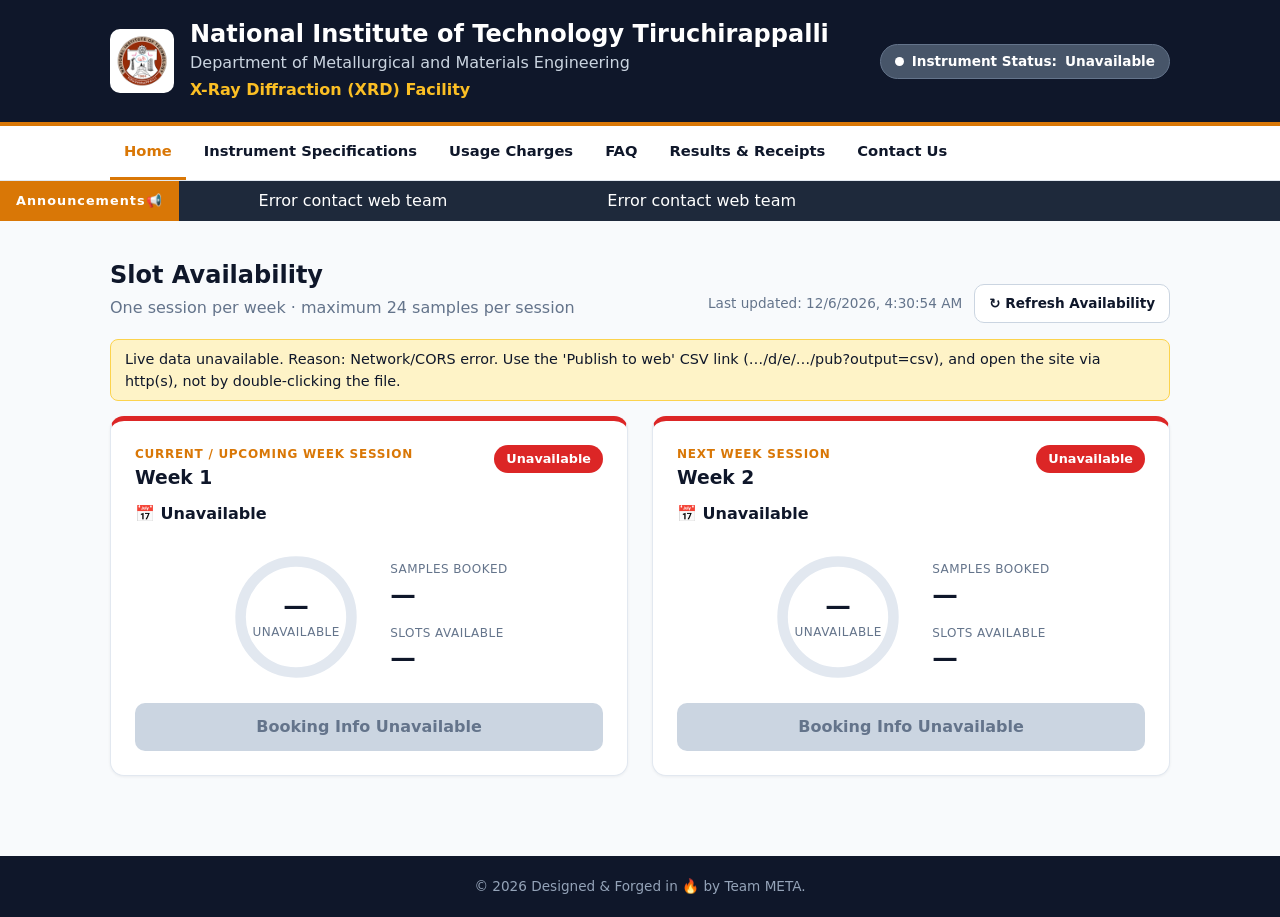
==== commit 89d0aedc: "Remove duplicate HTML structure from index.html Removed duplicate HTML structure and cleaned up the " ====
--- a/index.html
+++ b/index.html
@@ -1,6 +1,4 @@
 <!DOCTYPE html>
-<html lang="en">
-<head><!DOCTYPE html>
 <html lang="en">
 <head>
   <meta charset="UTF-8">
@@ -112,117 +110,3 @@
   <script src="js/script.js" defer></script>
 </body>
 </html>
-
-  <meta charset="UTF-8">
-  <meta name="viewport" content="width=device-width, initial-scale=1">
-  <!-- Security: restricts which domains the page may load scripts, styles, frames and data from -->
-  <meta http-equiv="Content-Security-Policy" content="default-src 'self'; script-src 'self' https://docs.google.com; connect-src https://docs.google.com https://*.googleusercontent.com; style-src 'self' 'unsafe-inline' https://fonts.googleapis.com; font-src https://fonts.gstatic.com; img-src 'self' data:; object-src 'none'; base-uri 'self'; form-action 'none'">
-  <meta name="referrer" content="strict-origin-when-cross-origin">
-  <title>XRD Facility — Slot Booking</title>
-  <meta name="description" content="Book X-ray Diffraction (XRD) analysis slots at the central research facility.">
-  <meta name="theme-color" content="#0f172a">
-  <!-- Social sharing preview (replace og:image with a full https:// URL after deployment) -->
-  <meta property="og:type" content="website">
-  <meta property="og:title" content="XRD Facility — Slot Booking">
-  <meta property="og:description" content="Book X-ray Diffraction (XRD) analysis slots at the central research facility.">
-  <meta property="og:image" content="assets/img/logo.png">
-  <link rel="icon" href="assets/img/favicon.svg" type="image/svg+xml">
-  <!-- Fonts: only the weights used on the site -->
-  <link rel="preconnect" href="https://fonts.googleapis.com">
-  <link rel="preconnect" href="https://fonts.gstatic.com" crossorigin>
-  <link href="https://fonts.googleapis.com/css2?family=Inter:wght@400;600;700;800&display=swap" rel="stylesheet">
-  <link rel="stylesheet" href="css/styles.css">
-</head>
-<body>
-  <!-- HEADER: logo, institute name and facility title (edit directly here; status badge is filled from the Google Sheet) -->
-  <header class="site-header">
-    <div class="container header-inner">
-      <div class="brand">
-        <img class="logo" src="assets/img/logo.png" width="64" height="64" alt="Institute logo">
-        <div>
-          <h1>National Institute of Technology Tiruchirappalli</h1>
-          <p class="dept">Department of Metallurgical and Materials Engineering</p>
-          <p class="facility">X-Ray Diffraction (XRD) Facility</p>
-        </div>
-      </div>
-      <span id="statusPill" class="status-pill"><span class="dot"></span>Instrument Status: <span id="statusText">Loading…</span></span>
-    </div>
-  </header>
-
-  <!-- NAVIGATION -->
-  <nav class="nav" aria-label="Main">
-    <div class="container nav-inner">
-      <button class="nav-toggle" type="button" aria-expanded="false" aria-controls="navLinks">☰ Menu</button>
-      <ul id="navLinks" class="nav-links">
-        <li><a href="index.html" aria-current="page">Home</a></li>
-        <li><a href="instrument.html">Instrument Specifications</a></li>
-        <li><a href="charges.html">Usage Charges</a></li>
-        <li><a href="faq.html">FAQ</a></li>
-        <li><a href="results.html">Results &amp; Receipts</a></li>
-        <li><a href="contact.html">Contact Us</a></li>
-      </ul>
-    </div>
-  </nav>
-
-  <!-- ANNOUNCEMENT TICKER: text comes from the Alert_Message column (the 2nd span is a copy for a seamless loop) -->
-  <div class="ticker" role="region" aria-label="Announcements">
-    <span class="ticker-label">Announcements📢</span>
-    <div class="ticker-viewport">
-      <div class="ticker-track">
-        <span id="tickerText"></span>
-        <span id="tickerText2" aria-hidden="true"></span>
-      </div>
-    </div>
-  </div>
-
-  <!-- MAIN CONTENT -->
-  <main class="container">
-    <!-- SLOT AVAILABILITY: the two cards are filled in by js/script.js -->
-    <section aria-labelledby="availHeading">
-      <div class="section-head">
-        <div>
-          <h2 id="availHeading">Slot Availability</h2>
-          <p class="muted">One session per week · maximum 24 samples per session</p>
-        </div>
-        <div class="refresh">
-          <span id="lastUpdated" class="muted">Last updated: —</span>
-          <button id="refreshBtn" class="btn secondary" type="button">↻ Refresh Availability</button>
-        </div>
-      </div>
-      <p id="demoNote" class="demo-note" hidden>Server unreachable</p>
-      <div class="cards">
-        <article id="card1" class="card session"></article>
-        <article id="card2" class="card session"></article>
-      </div>
-      <div class="legend">
-        <span><i class="cell"></i> Available</span>
-        <span><i class="cell booked"></i> Booked</span>
-      </div>
-    </section>
-
-  </main>
-
-  <!-- FOOTER -->
-  <footer class="site-footer">
-    <div class="container">&copy; <span id="year"></span> Designed & Forged in 🔥 by Team META.</div>
-  </footer>
-
-  <!-- PRE-BOOKING MODAL -->
-  <div id="modal" class="modal" hidden>
-    <div class="modal-box" role="dialog" aria-modal="true" aria-labelledby="modalTitle">
-      <h3 id="modalTitle">Before you book</h3>
-      <p class="muted">Please confirm all three items to continue to the booking form.</p>
-      <label class="check"><input type="checkbox" class="confirm-check"> <span>My sample meets the dimension / powder fineness requirements (≤ 50 µm powder; flat solids within size limits).</span></label>
-      <label class="check"><input type="checkbox" class="confirm-check"> <span>My sample is safe: non-corrosive, non-toxic, non-radioactive and non-volatile.</span></label>
-      <label class="check"><input type="checkbox" class="confirm-check"> <span>I agree to physically drop off my sample before the stated deadline once my booking got confirmed.</span></label>
-      <div class="modal-actions">
-        <button id="cancelBtn" class="btn secondary" type="button">Cancel</button>
-        <button id="proceedBtn" class="btn" type="button" disabled>Proceed to Booking Form</button>
-      </div>
-    </div>
-  </div>
-
-  <script src="js/nav.js" defer></script>
-  <script src="js/script.js" defer></script>
-</body>
-</html>
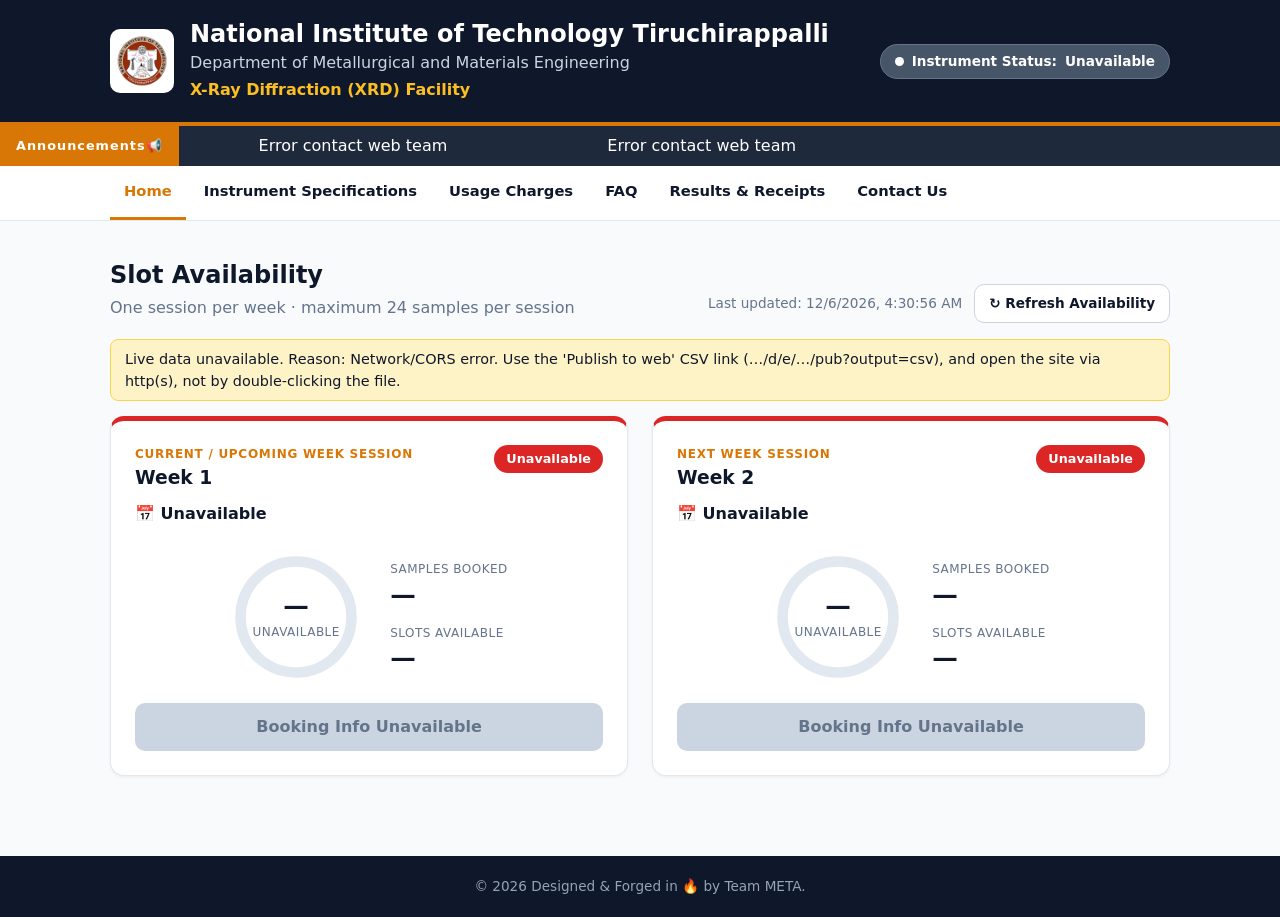
==== commit 5d7ef9b0: "Update index.html" ====
--- a/index.html
+++ b/index.html
@@ -36,7 +36,18 @@
       <span id="statusPill" class="status-pill"><span class="dot"></span>Instrument Status: <span id="statusText">Loading…</span></span>
     </div>
   </header>
-
+
+  <!-- ANNOUNCEMENT TICKER: text comes from the Alert_Message column (the 2nd span is a copy for a seamless loop) -->
+  <div class="ticker" role="region" aria-label="Announcements">
+    <span class="ticker-label">Announcements📢</span>
+    <div class="ticker-viewport">
+      <div class="ticker-track">
+        <span id="tickerText"></span>
+        <span id="tickerText2" aria-hidden="true"></span>
+      </div>
+    </div>
+  </div>
+  
   <!-- NAVIGATION -->
   <nav class="nav" aria-label="Main">
     <div class="container nav-inner">
@@ -51,17 +62,6 @@
       </ul>
     </div>
   </nav>
-
-  <!-- ANNOUNCEMENT TICKER: text comes from the Alert_Message column (the 2nd span is a copy for a seamless loop) -->
-  <div class="ticker" role="region" aria-label="Announcements">
-    <span class="ticker-label">Announcements📢</span>
-    <div class="ticker-viewport">
-      <div class="ticker-track">
-        <span id="tickerText"></span>
-        <span id="tickerText2" aria-hidden="true"></span>
-      </div>
-    </div>
-  </div>
 
   <!-- MAIN CONTENT -->
   <main class="container">
